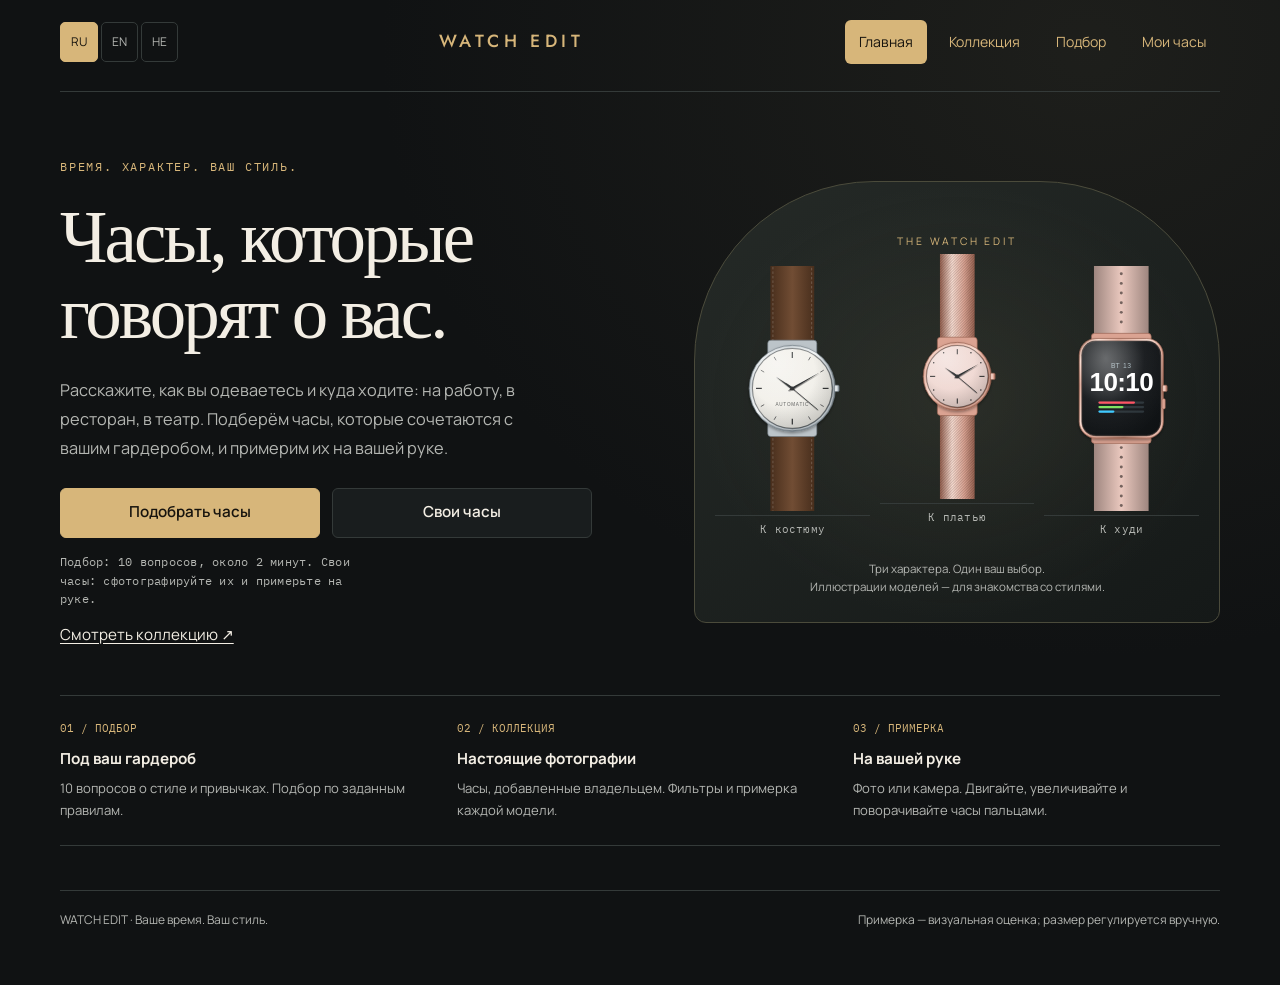
==== index.html @ 6ffd721e "Expand fitting preview with overlay controls and subtle bracelet reflections" ====
<!doctype html>
<html lang="ru">
<head>
<meta charset="utf-8">
<meta name="viewport" content="width=device-width,initial-scale=1">
<title>WATCH EDIT — часы под ваш стиль</title><link rel="icon" href="data:image/svg+xml,%3Csvg xmlns=%27http://www.w3.org/2000/svg%27 viewBox=%270 0 64 64%27%3E%3Crect x=%2222%22 y=%222%22 width=%2220%22 height=%2260%22 rx=%224%22 fill=%22%2356696F%22/%3E%3Ccircle cx=%2232%22 cy=%2232%22 r=%2218%22 fill=%22%23E0AE5E%22/%3E%3Ccircle cx=%2232%22 cy=%2232%22 r=%2213%22 fill=%22%2310262E%22/%3E%3Cpath d=%22M32 24v8l6 4%22 stroke=%22%23E0AE5E%22 stroke-width=%223%22 fill=%22none%22 stroke-linecap=%22round%22/%3E%3C/svg%3E"><meta name="description" content="Найдите часы под свой стиль: подбор, каталог коллекции и примерка на вашей руке в одном месте.">
<link rel="preconnect" href="https://fonts.googleapis.com">
<link rel="preconnect" href="https://fonts.gstatic.com" crossorigin>
<link rel="stylesheet" href="https://fonts.googleapis.com/css2?family=Jost:wght@400;500;600&family=Manrope:wght@400;500;600;700&family=IBM+Plex+Mono:wght@400;500&display=swap">
<style>
/* Layout: one narrow column for the quiz; results and try-on split into two columns on wide screens. */
:root{
  --bg:#E8ECEE; --surface:#F5F7F8; --ink:#10262E; --muted:#56696F; --line:#C6CFD3;
  --accent:#8F5F14; --accent-ink:#FFFFFF; --focus:#1E6F8C; --track:#D3DADD;
  --f-display:'Jost','Futura','Century Gothic',system-ui,sans-serif;
  --f-body:'Manrope',system-ui,-apple-system,'Segoe UI',Roboto,sans-serif;
  --f-mono:'IBM Plex Mono',ui-monospace,Menlo,Consolas,monospace;
}
@media (prefers-color-scheme: dark){
  :root:not([data-theme="light"]){
    --bg:#0B171C; --surface:#12232A; --ink:#E7EEF0; --muted:#8CA1A9; --line:#25393F;
    --accent:#E0AE5E; --accent-ink:#1A1204; --focus:#6FC3DE; --track:#223840; color-scheme:dark;
  }
}
:root[data-theme="dark"]{
  --bg:#0B171C; --surface:#12232A; --ink:#E7EEF0; --muted:#8CA1A9; --line:#25393F;
  --accent:#E0AE5E; --accent-ink:#1A1204; --focus:#6FC3DE; --track:#223840; color-scheme:dark;
}
*{box-sizing:border-box}
html,body{min-height:100%}
body{background:var(--bg);color:var(--ink);font-family:var(--f-body);font-size:16px;line-height:1.5;padding-inline:16px;padding-block:8px 48px;-webkit-text-size-adjust:100%}
h1,h2,h3{font-family:var(--f-display);font-weight:500;margin:0;text-wrap:balance;letter-spacing:-.01em}
p{margin:0}
button{font:inherit;color:inherit}
.wrap{max-width:960px;margin-inline:auto}
.narrow{max-width:620px}
.mono{font-family:var(--f-mono);font-size:.78rem;letter-spacing:.02em;color:var(--muted);font-variant-numeric:tabular-nums}
.topbar{display:flex;align-items:center;justify-content:space-between;gap:12px;padding-block:10px 18px}
.brand{font-family:var(--f-display);font-weight:500;font-size:.82rem;letter-spacing:.2em;text-transform:uppercase}
.link{background:none;border:0;padding:8px 0;color:var(--muted);cursor:pointer;text-decoration:underline;text-underline-offset:3px;font-size:.9rem}
.link:hover{color:var(--ink)}
:focus-visible{outline:2px solid var(--focus);outline-offset:2px}

.btn{display:inline-flex;align-items:center;justify-content:center;gap:8px;min-height:48px;padding:10px 20px;border:1px solid var(--line);border-radius:8px;background:var(--surface);color:var(--ink);cursor:pointer;font-weight:600;font-size:.95rem}
.btn:hover{border-color:var(--muted)}
.btn-primary{background:var(--accent);border-color:var(--accent);color:var(--accent-ink)}
.btn-primary:hover{filter:brightness(1.06);border-color:var(--accent)}

/* Intro */
.hero h1{font-size:clamp(2.1rem,8vw,3.6rem);line-height:1.04;margin-bottom:16px}
.hero p.lead{font-size:1.06rem;color:var(--muted);max-width:46ch;margin-bottom:24px}
.trio{display:grid;grid-template-columns:repeat(3,1fr);gap:8px;margin-block:8px 28px;max-width:560px}
.trio figure{margin:0;display:flex;flex-direction:column;gap:4px;min-width:0}
.trio svg{width:100%;height:auto;display:block}
.trio figcaption{display:flex;justify-content:space-between;gap:6px;border-top:1px solid var(--line);padding-top:6px}
.cta-row{display:flex;flex-wrap:wrap;align-items:center;gap:12px}
.cta-row .btn{flex:1 1 180px;max-width:260px}
.cta-note{margin-top:14px;max-width:46ch}
.catlink{color:var(--ink);font-size:.95rem;text-underline-offset:3px}
.picker-empty{font-size:.9rem;color:var(--muted);padding:10px 2px}

/* Quiz */
.ticks{display:flex;gap:4px;align-items:flex-end;height:22px;margin-bottom:10px}
.ticks i{flex:1;height:10px;background:var(--track);border-radius:1px;transition:height .2s,background .2s}
.ticks i.done{background:var(--accent)}
.ticks i.now{height:22px;background:var(--accent)}
.qhead{display:flex;justify-content:space-between;align-items:baseline;margin-bottom:18px}
.q-title{font-size:clamp(1.55rem,5.5vw,2.1rem);line-height:1.12;margin-bottom:20px}
.opts{display:flex;flex-direction:column;gap:10px}
.opt{display:flex;flex-direction:column;align-items:flex-start;gap:2px;width:100%;text-align:left;padding:14px 16px;min-height:58px;background:var(--surface);border:1px solid var(--line);border-radius:8px;cursor:pointer;transition:border-color .15s,box-shadow .15s}
.opt:hover{border-color:var(--muted)}
.opt .l{font-weight:600}
.opt .s{font-size:.85rem;color:var(--muted)}
.opt.sel{border-color:var(--accent);box-shadow:inset 0 0 0 1px var(--accent)}
.qfoot{margin-top:14px;min-height:40px}
.fade{animation:fade .25s ease both}
@keyframes fade{from{opacity:0;transform:translateY(6px)}to{opacity:1;transform:none}}

/* Results */
.res-head{margin-bottom:18px}
.res-head h2{font-size:clamp(1.8rem,6vw,2.6rem);line-height:1.08;margin-bottom:6px}
.top{display:grid;grid-template-columns:1fr;gap:18px;background:var(--surface);border:1px solid var(--line);border-radius:10px;padding:16px}
.top .pic{max-width:260px;width:100%;margin-inline:auto;min-width:0}
.top .pic svg,.mini .pic svg{width:100%;height:auto;display:block}
.top .info{min-width:0;display:flex;flex-direction:column;gap:12px}
.rank{display:flex;align-items:baseline;gap:10px}
.pct{font-family:var(--f-mono);font-size:2.2rem;font-weight:500;color:var(--accent);line-height:1;font-variant-numeric:tabular-nums}
.name{font-family:var(--f-display);font-size:1.7rem;font-weight:500;line-height:1.1}
.blurb{color:var(--muted)}
.chips{display:flex;flex-wrap:wrap;gap:6px}
.chip{font-size:.8rem;padding:4px 10px;border:1px solid var(--line);border-radius:999px;background:var(--bg)}
.specs{display:grid;grid-template-columns:auto 1fr;gap:4px 14px;margin:0;font-size:.9rem}
.specs dt{color:var(--muted)}
.specs dd{margin:0;font-weight:600;min-width:0}
.sub{font-family:var(--f-display);font-weight:500;font-size:1.2rem;margin-block:28px 12px}
.minis{display:grid;grid-template-columns:1fr;gap:12px}
.mini{display:grid;grid-template-columns:96px 1fr;gap:14px;align-items:center;background:var(--surface);border:1px solid var(--line);border-radius:10px;padding:12px}
.mini .pic{min-width:0}
.mini .body{min-width:0;display:flex;flex-direction:column;gap:6px;align-items:flex-start}
.mini .name{font-size:1.2rem}
.duo{display:grid;grid-template-columns:1fr;gap:4px 28px}
.scale{padding-top:6px}
.track{position:relative;height:10px;border-radius:5px;background:linear-gradient(90deg,var(--track),var(--line));margin-block:10px 8px}
.track .band{position:absolute;top:-4px;bottom:-4px;border-radius:7px;background:color-mix(in srgb,var(--accent) 28%,transparent);border:1px solid var(--accent)}
.track .dot{position:absolute;top:50%;width:18px;height:18px;margin:-9px 0 0 -9px;border-radius:50%;background:var(--ink);border:3px solid var(--bg)}
.ends{display:flex;justify-content:space-between;gap:8px;margin-bottom:8px}
.cal{list-style:none;margin:0;padding:0;display:flex;flex-direction:column;gap:6px}
.cal li{display:flex;justify-content:space-between;align-items:center;gap:10px;padding:9px 12px;border:1px solid var(--line);border-radius:8px;background:var(--surface);border-left-width:4px}
.cal li.ok{border-left-color:#2f8a57}
.cal li.mid{border-left-color:#c18a1e}
.cal li.no{border-left-color:#b5483d}
.fit{font-size:.9rem;min-height:1.4em}
.ctl.wr{grid-template-columns:150px 1fr}
.ctl.wr input{min-height:40px;padding:6px 10px;border:1px solid var(--line);border-radius:8px;background:var(--surface);color:var(--ink);font:inherit;width:100%;min-width:0}
@media (min-width:720px){.duo{grid-template-columns:1fr 1fr}}
.tech{margin-top:2px;border-top:1px solid var(--line);padding-top:8px}
.tech summary{cursor:pointer;font-weight:600;font-size:.9rem;padding-block:4px}
.tech .specs{margin-block:8px}
.src{font-size:.82rem;color:var(--muted);overflow-wrap:anywhere}
.note{font-size:.8rem;color:var(--muted);margin-top:18px;max-width:70ch}
.cut-title{font-size:1.6rem;margin-block:4px 6px}
.cut-grid{display:grid;grid-template-columns:1fr;gap:16px;margin-block:14px}
.cut-grid canvas{width:100%;height:auto;max-width:520px;display:block;border:1px solid var(--line);border-radius:10px;touch-action:none;background:var(--surface)}
.cut-grid canvas#cp{background-color:#e9ecee;background-image:linear-gradient(45deg,#cfd5d8 25%,transparent 25%,transparent 75%,#cfd5d8 75%),linear-gradient(45deg,#cfd5d8 25%,transparent 25%,transparent 75%,#cfd5d8 75%);background-size:20px 20px;background-position:0 0,10px 10px}
.cut-ctl{display:flex;flex-direction:column;gap:12px;max-width:520px}
.chk-row{display:flex;align-items:center;gap:10px;font-size:.9rem}
.pick img{width:100%;height:56px;object-fit:contain;display:block}
@media (min-width:720px){.cut-grid{grid-template-columns:1fr 1fr}}
.again{margin-top:22px}
.multi-hint{margin:-10px 0 14px}
.next-row{margin-top:16px}
.btn:disabled{opacity:.45;cursor:default}
.specs dd{font-weight:500}

/* Try-on */
.back{margin-bottom:6px}
.try-grid{display:grid;grid-template-columns:1fr;gap:18px}
.stage{position:relative;width:100%;max-width:480px;margin-inline:auto;border-radius:10px;overflow:hidden;border:1px solid var(--line);background:#cfd6d9;line-height:0}
.stage canvas{width:100%;height:auto;aspect-ratio:3/4;display:block;touch-action:none;cursor:grab}
.stage canvas:active{cursor:grabbing}
.badge{position:absolute;left:10px;top:10px;line-height:1.2;background:rgba(16,38,46,.78);color:#fff;font-family:var(--f-mono);font-size:.72rem;padding:5px 9px;border-radius:4px;letter-spacing:.04em}
.panel{min-width:0;display:flex;flex-direction:column;gap:14px}
.panel h2{font-size:1.7rem;line-height:1.1}
.picker{display:flex;gap:8px;overflow-x:auto;padding-bottom:6px;margin-inline:-2px;padding-inline:2px;scroll-snap-type:x proximity}
.pick{flex:0 0 76px;scroll-snap-align:start;background:var(--surface);border:1px solid var(--line);border-radius:8px;padding:6px 4px 6px;cursor:pointer;display:flex;flex-direction:column;align-items:center;gap:2px}
.pick svg{width:100%;height:auto;display:block}
.pick span{font-size:.68rem;line-height:1.15;text-align:center;color:var(--muted);max-width:100%;overflow-wrap:anywhere}
.pick[aria-selected="true"]{border-color:var(--accent);box-shadow:inset 0 0 0 1px var(--accent)}
.pick[aria-selected="true"] span{color:var(--ink);font-weight:600}
.photo-actions,.row{display:flex;flex-wrap:wrap;gap:10px}
.photo-actions .btn{flex:1 1 150px}
.ctl{display:grid;grid-template-columns:84px 1fr 52px;align-items:center;gap:10px;font-size:.9rem}
.ctl output{font-family:var(--f-mono);font-size:.78rem;color:var(--muted);text-align:right}
.ctl input[type=range]{width:100%;accent-color:var(--accent);min-width:0}
.hint{font-size:.85rem;color:var(--muted)}
.toast{position:fixed;left:16px;right:16px;bottom:calc(16px + env(safe-area-inset-bottom,0px));max-width:420px;margin-inline:auto;background:var(--ink);color:var(--bg);padding:10px 14px;border-radius:8px;font-size:.9rem;opacity:0;pointer-events:none;transform:translateY(8px);transition:opacity .2s,transform .2s}
.toast.on{opacity:1;transform:none}

@media (min-width:720px){
  .top{grid-template-columns:240px 1fr;padding:22px;gap:28px}
  .minis{grid-template-columns:1fr 1fr}
  .try-grid{grid-template-columns:minmax(0,440px) minmax(0,1fr);gap:32px;align-items:start}
  .stage{margin-inline:0}
}
@media (prefers-reduced-motion:reduce){
  .fade{animation:none}
  .ticks i,.opt,.toast{transition:none}
}
[hidden]{display:none !important}

:root,:root:not([data-theme="light"]),:root[data-theme="dark"]{--bg:#101213;--surface:#191d1e;--ink:#f3eee4;--muted:#b4b6b2;--line:#343a39;--accent:#d7b67a;--accent-ink:#17140e;--focus:#e6c994;--track:#272e2d;color-scheme:dark}
body{margin:0;background:radial-gradient(ellipse at 85% 5%,#34332960,transparent 46%),var(--bg);padding:0 24px 56px;overflow-wrap:break-word}
.wrap{max-width:1160px}.topbar{min-height:92px;border-bottom:1px solid var(--line);margin-bottom:42px;flex-wrap:wrap}.brand{font-size:1.1rem;letter-spacing:.25em;color:var(--accent)}
a{color:var(--accent)}.link,.toplink{color:var(--muted)}.btn{border-radius:6px;min-height:50px;transition:background .2s,transform .2s}.btn:hover{transform:translateY(-1px)}.btn-primary{background:var(--accent);color:var(--accent-ink)}
.site-nav{display:flex;gap:8px;flex-wrap:wrap}.site-nav a{text-decoration:none;padding:10px 14px;border-radius:6px;font-size:.88rem;min-height:44px;display:flex;align-items:center}.site-nav a[aria-current="page"]{background:var(--accent);color:var(--accent-ink)}
.hero.narrow{max-width:none;display:grid;grid-template-columns:1.1fr 1fr;gap:24px 56px;align-items:center;padding:24px 0 48px}.hero-copy{max-width:650px}.eyebrow{font-family:var(--f-mono);font-size:.75rem;letter-spacing:.15em;color:var(--accent);margin-bottom:24px}.hero h1{font-family:Georgia,'Times New Roman',serif;font-size:clamp(2.8rem,5.7vw,5.2rem);font-weight:400;line-height:1.04;letter-spacing:-.04em;margin-bottom:24px}.hero p.lead{font-size:1.02rem;line-height:1.8;max-width:48ch}.hero-art{position:relative;background:radial-gradient(ellipse,#5a59443b,transparent 70%),linear-gradient(145deg,#252a27,#151918);border:1px solid #4b4b3b;border-radius:180px 180px 12px 12px;padding:42px 20px 26px;min-width:0}.hero-art:before{content:'THE WATCH EDIT';display:block;text-align:center;font-size:.65rem;letter-spacing:.28em;color:var(--accent);margin:10px 0 16px}.trio{max-width:none;margin:0;gap:10px;align-items:center}.trio figure:nth-child(2){transform:translateY(-12px)}.trio figcaption{justify-content:center;font-size:.66rem;white-space:nowrap}.hero-art .art-note{text-align:center;font-size:.72rem;color:var(--muted);margin-top:22px;line-height:1.6}.feature-strip{display:grid;grid-template-columns:repeat(3,1fr);border-block:1px solid var(--line);padding:24px 0;gap:30px;margin-bottom:38px}.feature-strip strong{display:block;font-size:.95rem;margin-bottom:6px}.feature-strip p{font-size:.82rem;color:var(--muted);line-height:1.7}.feature-strip span{font-family:var(--f-mono);color:var(--accent);font-size:.68rem;display:block;margin-bottom:12px}.site-foot{border-top:1px solid var(--line);padding-top:20px;margin-top:44px;display:flex;justify-content:space-between;gap:20px;color:var(--muted);font-size:.75rem}.narrow{max-width:680px;margin-inline:auto}.q-title{font-size:2rem}.opt{padding:17px 20px}.top,.mini{border-radius:14px}.cat-grid{grid-template-columns:repeat(auto-fill,minmax(245px,1fr));gap:24px}.cat-card{border-radius:12px}.cat-pic{background:radial-gradient(ellipse,#495044,#202624);padding:22px}.cat-pic img{object-fit:contain;border-radius:4px}.cat-info{padding:20px;gap:14px}.cat-info .name{font-size:1.4rem}.price{color:var(--accent);font-size:1.1rem}.cut-title{font-family:Georgia,serif;font-size:2.5rem;font-weight:400}.fld input,.fld select{background:#111718}.hint{line-height:1.7}.catalog-intro{max-width:620px;margin-bottom:24px}.catalog-tools{display:flex;gap:12px;flex-wrap:wrap;margin:24px 0 10px}.catalog-tools .fld{flex:1 1 220px}.catalog-tools select{max-width:100%}#catalogFrame{width:100%;border:0;display:block;min-height:680px;background:transparent}body[data-embed="true"]{padding:0 0 24px;background:var(--bg)}body[data-embed="true"] .topbar{display:none}body[data-embed="true"] .wrap{max-width:none}body[data-embed="true"] .site-foot{display:none}
@media(max-width:720px){body{padding-inline:18px}.topbar{min-height:86px;margin-bottom:28px;gap:14px;padding-block:18px}.brand{font-size:.9rem}.site-nav{gap:3px;width:100%;justify-content:space-between}.site-nav a{font-size:.78rem;padding:9px 10px}.hero.narrow{grid-template-columns:1fr;gap:30px;padding-top:0}.hero h1{font-size:3.25rem}.hero-art{max-width:440px;width:100%;margin-inline:auto;padding-top:28px}.hero p.lead{font-size:.94rem}.feature-strip{gap:16px;padding-block:20px}.feature-strip strong{font-size:.8rem}.feature-strip p{font-size:.74rem}.cat-grid{grid-template-columns:repeat(2,minmax(0,1fr));gap:12px}.cat-info{padding:12px;gap:10px}.cat-info .name{font-size:1.08rem}.cat-pic{padding:10px}.cat-info .row{gap:6px}.cat-info .btn{font-size:.85rem;padding-inline:8px}.ctl{grid-template-columns:76px 1fr 42px;gap:7px}.site-foot{flex-direction:column;gap:8px}.hero .cta-row .btn{max-width:none} }
@media(max-width:360px){.cat-grid{grid-template-columns:1fr}.hero h1{font-size:2.7rem}.feature-strip{grid-template-columns:1fr}}
@media(prefers-reduced-motion:reduce){.btn{transition:none}.btn:hover{transform:none}}

.language-picker{display:inline-flex;gap:3px;align-items:center;direction:ltr}.language-picker button{background:transparent;border:1px solid var(--line);border-radius:5px;color:var(--muted);font:inherit;font-size:.75rem;min-height:40px;padding:7px 10px;cursor:pointer}.language-picker button[aria-pressed="true"]{background:var(--accent);color:var(--accent-ink);border-color:var(--accent)}[dir="rtl"] .opt{text-align:right;align-items:flex-start}[dir="rtl"] .cal li{border-left-width:1px;border-right-width:4px}[dir="rtl"] .ctl output{text-align:left}[dir="rtl"] .hero h1{font-family:var(--f-display);letter-spacing:-.015em}[dir="rtl"] .track{direction:ltr}[dir="rtl"] .brand{direction:ltr}[dir="rtl"] .badge{left:auto;right:10px}.cat-pic img{object-fit:contain}.form-note{padding:14px;border:1px solid var(--line);border-radius:8px;margin-bottom:20px;color:var(--muted);font-size:.85rem}body[data-embed="true"] .language-picker{display:none}
.photo-fit{border:1px solid var(--line);border-radius:10px;padding:14px}.photo-fit summary{cursor:pointer;font-weight:600}.photo-fit .ctl{margin-block:12px}.photo-fit .hint{margin-block:10px}

#v-tryon .stage{max-width:760px;width:100%;border-radius:16px;box-shadow:0 18px 60px #0005}
@media(min-width:720px){.try-grid{grid-template-columns:minmax(0,1.7fr) minmax(300px,1fr);gap:24px}.stage{position:sticky;top:16px}}
@media(max-width:719px){#v-tryon .stage{width:calc(100% + 28px);max-width:none;margin-inline:-14px}.stage canvas{max-height:none;background:#202624}.panel{gap:18px}.ctl{grid-template-columns:100px 1fr 44px}}
.stage.expanded{position:fixed!important;inset:0!important;z-index:1000;max-width:none!important;width:100%!important;height:100svh;margin:0!important;border-radius:0;background:#101213;display:flex;align-items:center;justify-content:center}
.stage.expanded canvas{width:min(100vw,75svh);max-width:100%;height:auto;max-height:none}
.stage-expand{position:absolute;right:12px;bottom:12px;z-index:2;background:#101213dd;color:#fff;border:1px solid #ffffff55;border-radius:8px;min-height:44px;padding:8px 14px;cursor:pointer;font:inherit;line-height:1.3}
</style>
<script src="watch-fit.js?v=20261014f"></script>
<script src="watch-real.js?v=20261015-real2" defer></script>
<script src="wrist.js?v=20261014a" defer></script>
<script src="locale.js?v=20261014h" defer></script><link rel="stylesheet" href="fitting-workspace.css?v=20261014q"><script src="fitting-workspace.js?v=20261014q" defer></script></head>
<body>

<div class="wrap">
  <header class="topbar"><div class="language-picker" role="group" aria-label="Language"><button type="button" data-lang="ru">RU</button><button type="button" data-lang="en">EN</button><button type="button" data-lang="he">HE</button></div>
    <a class="brand" href="#home" style="text-decoration:none">WATCH EDIT</a><nav class="site-nav" aria-label="Разделы сайта"><a href="#home">Главная</a><a href="#catalog">Коллекция</a><a href="#quiz">Подбор</a><a href="#cabinet">Мои часы</a></nav>
    <button class="link" id="btnRestart" type="button" hidden>Начать заново</button>
  </header>

  <main id="main">
    <section id="v-intro" class="hero narrow">
      <div class="hero-copy"><p class="eyebrow">ВРЕМЯ. ХАРАКТЕР. ВАШ СТИЛЬ.</p><h1>Часы, которые<br>говорят о вас.</h1>
      <p class="lead">Расскажите, как вы одеваетесь и куда ходите: на работу, в ресторан, в театр. Подберём часы, которые сочетаются с вашим гардеробом, и примерим их на вашей руке.</p>

      <div class="cta-row">
        <button class="btn btn-primary" id="btnStart" type="button">Подобрать часы</button>
        <button class="btn" id="btnOwn" type="button">Свои часы</button>
      </div>
      <p class="mono cta-note">Подбор: 10 вопросов, около 2 минут. Свои часы: сфотографируйте их и примерьте на руке.</p>
      <p class="cta-note"><a class="catlink" href="#catalog">Смотреть коллекцию ↗</a></p></div><div class="hero-art"><div class="trio" id="trio" aria-hidden="true"></div><p class="art-note">Три характера. Один ваш выбор.<br>Иллюстрации моделей — для знакомства со стилями.</p></div>
    </section>

    <section id="v-catalog" hidden><iframe id="catalogFrame" title="Каталог часов и управление коллекцией" allow="camera"></iframe><noscript><a href="catalog.html">Открыть каталог</a></noscript></section>
    <section id="v-quiz" class="narrow" hidden>
      <div class="ticks" id="ticks" aria-hidden="true"></div>
      <div class="qhead">
        <span class="mono" id="qcount"></span>
        <span class="mono" id="qkind"></span>
      </div>
      <div id="qbody"></div>
      <div class="qfoot"><button class="link" id="btnBack" type="button">← Назад</button></div>
    </section>

    <section id="v-result" hidden></section>

    <section id="v-try" hidden>
      <button class="link back" id="btnToResult" type="button">← К подборке</button>
      <div class="try-grid">
        <div class="stage">
          <canvas id="cv" width="1800" height="2400" aria-label="Примерка часов на руке"></canvas>
          <video id="vid" playsinline muted style="display:none"></video>
          <span class="badge" id="demoBadge">ДЕМО-РУКА</span>
        </div>
        <div class="panel">
          <div>
            <h2 id="tryName"></h2>
            <p class="mono" id="tryMeta"></p>
          </div>
          <div class="picker" id="picker" role="listbox" aria-label="Модели для примерки"></div>
          <div class="photo-actions">
            <button class="btn btn-primary" id="btnLive" type="button">Живая камера</button>
            <button class="btn btn-primary" id="btnShot" type="button" hidden>Снять кадр</button>
            <button class="btn" id="btnFlip" type="button" hidden>Сменить камеру</button>
            <button class="btn" id="btnCam" type="button">Сфотографировать</button>
            <button class="btn" id="btnGal" type="button">Выбрать фото</button>
            <button class="btn" id="btnCut" type="button">Добавить свои часы из фото</button>
          </div>
          <input id="fileCut" type="file" accept="image/*" hidden>
          <input id="fileCam" type="file" accept="image/*" capture="environment" hidden>
          <input id="fileGal" type="file" accept="image/*" hidden>
          <div class="row"><button class="btn btn-primary" id="modeWatch" type="button" aria-pressed="true">Часы</button><button class="btn" id="modeScene" type="button" aria-pressed="false">Рука + часы</button><button class="btn" id="toggleWatch" type="button" aria-pressed="false">Скрыть часы</button></div>
<div class="ctl"><label for="sceneScale">Масштаб фото</label><input id="sceneScale" type="range" min="25" max="400" value="100"><output id="sceneScaleOut">1.0×</output></div>
<div class="ctl"><label for="sceneRot">Поворот фото</label><input id="sceneRot" type="range" min="-180" max="180" value="0"><output id="sceneRotOut">0°</output></div>
<button class="btn" id="resetScene" type="button">Сбросить фото</button>
<p class="hint">Выберите режим: один палец перемещает, два — приближают и поворачивают. В режиме «Рука + часы» часы остаются на запястье.</p>
<button class="btn btn-primary" id="autoFit" type="button">Автоматическая посадка</button><button class="btn" id="markWrist" type="button">Указать запястье</button><p class="hint" id="autoFitStatus" aria-live="polite">Загрузите фото руки — свет и тень настроятся автоматически. Затем переместите часы на запястье.</p><div class="ctl"><label for="fitBandwidth">Ширина браслета</label><input id="fitBandwidth" type="range" min="55" max="145" value="94"><output id="fitBandwidthOut">94%</output></div><div class="ctl"><label for="fitBandlength">Длина браслета</label><input id="fitBandlength" type="range" min="50" max="150" value="88"><output id="fitBandlengthOut">88%</output></div><details class="photo-fit"><summary>Точная настройка</summary>
<p class="hint">Автоматическая настройка уже применена. Здесь можно вручную уточнить результат.</p>
<div class="ctl"><label for="fitWidth">Ширина часов</label><input id="fitWidth" type="range" min="35" max="150" value="100"><output id="fitWidthOut">100%</output></div>
<div class="ctl"><label for="fitHeight">Высота часов</label><input id="fitHeight" type="range" min="50" max="140" value="100"><output id="fitHeightOut">100%</output></div><div class="ctl"><label for="fitCurve">Изгиб браслета</label><input id="fitCurve" type="range" min="0" max="80" value="25"><output id="fitCurveOut">25%</output></div><div class="ctl"><label for="fitPerspective">Перспектива</label><input id="fitPerspective" type="range" min="-45" max="45" value="0"><output id="fitPerspectiveOut">0%</output></div><div class="ctl"><label for="fitLight">Яркость</label><input id="fitLight" type="range" min="65" max="130" value="100"><output id="fitLightOut">100%</output></div><div class="ctl"><label for="fitSlant">Наклон часов</label><input id="fitSlant" type="range" min="-35" max="35" value="0"><output id="fitSlantOut">0°</output></div>
<div class="ctl"><label for="fitShadow">Тень на руке</label><input id="fitShadow" type="range" min="0" max="70" value="25"><output id="fitShadowOut">25%</output></div>
<button class="btn" id="fitReset" type="button">Сбросить посадку</button>
<p class="hint">Поворот общей фотографии сохраняет положение часов на руке. Это фотографическая примерка; вид сбоку не создаётся автоматически.</p></details>
<div class="ctl"><label for="rngScale">Размер</label><input id="rngScale" type="range" min="40" max="320" value="150"><output id="outScale">1.5×</output></div>
          <div class="ctl"><label for="rngRot">Поворот</label><input id="rngRot" type="range" min="-180" max="180" value="0"><output id="outRot">0°</output></div>
          <div class="row">
            <button class="btn" id="btnReset" type="button">Сбросить положение</button>
            <button class="btn" id="btnSave" type="button">Сохранить снимок</button>
          </div>
          <div class="ctl wr"><label for="inWrist">Обхват запястья, см</label><input id="inWrist" type="number" inputmode="decimal" min="10" max="26" step="0.5" placeholder="например, 17"></div>
          <p class="fit" id="fitNote"></p>
          <p class="hint">Перетащите часы на запястье. Двумя пальцами можно менять размер и поворот. Лучше снимать руку сверху, ладонью вниз, при хорошем свете.</p>
        </div>
      </div>
    </section>

    <section id="v-cut" hidden>
      <button class="link back" id="btnCutBack" type="button">← К примерке</button>
      <h2 class="cut-title">Вырезать часы из фото</h2>
      <p class="hint">Сфотографируйте часы сверху на однотонном фоне, например на белой бумаге. Обведите часы рамкой, сайт уберёт фон.</p>
      <div class="cut-grid">
        <div><p class="mono">1. ОБВЕДИТЕ ЧАСЫ</p><canvas id="cc" width="300" height="300" aria-label="Фото часов с рамкой"></canvas></div>
        <div><p class="mono">2. РЕЗУЛЬТАТ</p><canvas id="cp" class="chk" width="800" height="800" aria-label="Вырезанные часы"></canvas></div>
      </div>
      <div class="cut-ctl">
        <div class="ctl"><label for="rngTol">Допуск фона</label><input id="rngTol" type="range" min="10" max="140" value="45"><output id="outTol">45</output></div>
        <label class="chk-row"><input id="chkRound" type="checkbox"> Оставить только круг (если фон пёстрый)</label>
        <p class="fit" id="cutNote"></p>
        <div class="row">
          <button class="btn" id="btnCutAll" type="button">Весь кадр</button>
          <button class="btn btn-primary" id="btnCutUse" type="button" disabled>Примерить на руке</button>
        </div>
      </div>
    </section>
  </main><div id="homeFeatures" class="feature-strip"><div><span>01 / ПОДБОР</span><strong>Под ваш гардероб</strong><p>10 вопросов о стиле и привычках. Подбор по заданным правилам.</p></div><div><span>02 / КОЛЛЕКЦИЯ</span><strong>Настоящие фотографии</strong><p>Часы, добавленные владельцем. Фильтры и примерка каждой модели.</p></div><div><span>03 / ПРИМЕРКА</span><strong>На вашей руке</strong><p>Фото или камера. Двигайте, увеличивайте и поворачивайте часы пальцами.</p></div></div><footer class="site-foot"><span>WATCH EDIT · Ваше время. Ваш стиль.</span><span>Примерка — визуальная оценка; размер регулируется вручную.</span></footer>
  <div class="toast" id="toast" role="status" aria-live="polite"></div>
</div>

<script>
(function(){
'use strict';

/* ---------- Каталог ---------- */
var MET={
  steel:{hi:'#f3f6f7',mid:'#bcc4c9',lo:'#6f7a82',n:'сталь'},
  gold:{hi:'#f7e6a6',mid:'#d5aa49',lo:'#8a6320',n:'жёлтое золото'},
  rose:{hi:'#f9ddd2',mid:'#dba392',lo:'#95604f',n:'розовое золото'},
  black:{hi:'#6a7078',mid:'#2d3136',lo:'#0f1113',n:'чёрное покрытие'}
};
var DIAL={white:'#f2f0ea',pearl:'#e8e6e1',champagne:'#e3d5b2',blush:'#f0d9d3',black:'#14171a',burgundy:'#4d1b27',blue:'#1c3c6c',green:'#1b5845'};
var DGROUP={white:'light',pearl:'light',champagne:'light',blush:'light',black:'dark',burgundy:'dark',blue:'color',green:'color'};
var STYLE_N={dress:'классика',casual:'на каждый день',sport:'спорт',minimal:'минимализм',vintage:'ретро',smart:'умные часы'};
var MOVE_N={quartz:'Кварц',auto:'Механика с автоподзаводом',hand:'Механика с ручным заводом',smart:'Умные часы'};
var STRAP_N={leather:'Кожа',metal:'Стальной браслет',mesh:'Миланский браслет',fabric:'Текстиль',silicone:'Силикон'};
var TIER_N=['','Доступный сегмент','Средний сегмент','Выше среднего','Премиум'];
var GEN_N={m:'Для него',f:'Для неё',any:'Для него и для неё'};

var W=[
 {id:'s11',brand:'Apple',name:'Apple Watch Series 11',g:'u',style:'smart',mm:46,shape:'smart',digital:1,metal:'rose',dial:'black',strap:'silicone',sc:'#e9c5bb',move:'smart',tier:3,blurb:'Умные часы с пульсом, уведомлениями и тренировками на каждый день.',
  spec:[['Размеры корпуса','42 и 46 мм, толщина 9,7 мм'],['Материал','алюминий или титан'],['Влагозащита','50 м'],['Цвета корпуса','розовое золото, серебро, серый космос, чёрный; титан: золото, натуральный, графит']],
  url:'https://www.apple.com/apple-watch-series-11/specs/',src:'apple.com'},
 {id:'ultra3',brand:'Apple',name:'Apple Watch Ultra 3',g:'m',style:'sport',mm:49,shape:'smart',digital:1,metal:'steel',dial:'black',strap:'silicone',sc:'#f0702a',move:'smart',tier:4,blurb:'Титановые умные часы для спорта, походов и океана.',
  spec:[['Размер корпуса','49 × 44 мм, толщина 12 мм'],['Материал','титан 5 класса'],['Влагозащита','100 м'],['Вес','около 62 г'],['Цвета','натуральный, чёрный']],
  url:'https://www.apple.com/apple-watch-ultra-3/specs/',src:'apple.com'},
 {id:'w8',brand:'Samsung',name:'Samsung Galaxy Watch8',g:'u',style:'smart',mm:40,shape:'round',digital:1,metal:'steel',dial:'black',strap:'silicone',sc:'#cfd5da',move:'smart',tier:2,blurb:'Лёгкие умные часы на Wear OS для здоровья, сна и каждого дня.',
  spec:[['Размеры корпуса','40 и 44 мм, толщина 8,6 мм'],['Вес','30 г (40 мм) и 34 г (44 мм)'],['Влагозащита','50 м, IP68']],
  url:'https://devices.vodafone.com.au/samsung/galaxy-watch8-wear-os-6/specifications/',src:'vodafone.com.au'},
 {id:'w8c',brand:'Samsung',name:'Samsung Galaxy Watch8 Classic',g:'u',style:'smart',mm:46,shape:'round',digital:1,metal:'steel',dial:'black',strap:'leather',sc:'#e8e4dc',move:'smart',tier:3,blurb:'Умные часы в классическом круглом корпусе из стали с сапфировым стеклом.',
  spec:[['Корпус','46 × 46,4 мм, толщина 10,6 мм, сталь'],['Стекло','сапфировое'],['Вес','63,5 г'],['Влагозащита','50 м, IP68, MIL-STD-810H'],['Ремешок','гибридная эко-кожа']],
  url:'https://www.shidirect.com/product/50507824/Samsung-Galaxy-Watch8-Classic',src:'shidirect.com'},
 {id:'seiko5',brand:'Seiko',name:'Seiko 5 Sports SRPD',g:'m',style:'casual',mm:42.5,shape:'round',metal:'steel',dial:'black',strap:'metal',sc:'',move:'auto',tier:2,blurb:'Механические часы с автоподзаводом, которые не боятся воды и ударов.',
  spec:[['Корпус','42,5 мм, толщина 13 мм, сталь'],['Механизм','Caliber 4R36, автоподзавод'],['Запас хода','41 час'],['Влагозащита','100 м'],['Ширина ушек','22 мм'],['Цена','около 295 $ по каталогу']],
  url:'https://www.loupe.watch/watch/seiko/srpd61k1',src:'loupe.watch (один источник)'},
 {id:'prx',brand:'Tissot',name:'Tissot PRX Powermatic 80',g:'m',style:'dress',mm:40,shape:'round',metal:'steel',dial:'black',strap:'metal',sc:'',move:'auto',tier:3,blurb:'Швейцарская механика со стальным браслетом, одинаково хороша с костюмом и джинсами.',
  spec:[['Корпус','40 мм, сталь'],['Механизм','Powermatic 80, автоподзавод'],['Запас хода','80 часов'],['Влагозащита','100 м'],['Ремешок','кожа и сменный браслет'],['Цена','около 412 £ в магазине']],
  url:'https://www.beaverbrooks.co.uk/0129597/Tissot-PRX-Powermatic-80-40mm-Automatic-Mens-Watch/p',src:'beaverbrooks.co.uk'},
 {id:'bambino',brand:'Orient',name:'Orient Bambino Version 7',g:'m',style:'dress',mm:40.5,shape:'round',metal:'steel',dial:'white',strap:'leather',sc:'#6a4429',move:'auto',tier:2,blurb:'Классические механические часы с белым циферблатом и золотистыми стрелками.',
  spec:[['Корпус','40,5 мм, толщина 12,3 мм, сталь'],['Механизм','F6724, автоподзавод и ручной завод'],['Запас хода','около 40 часов'],['Влагозащита','30 м'],['Ремешок','коричневая кожа, 21 мм'],['Цена','около 330–450 $']],
  url:'https://orientwatchusa.com/products/ra-ac0028s30b',src:'orientwatchusa.com'},
 {id:'khaki',brand:'Hamilton',name:'Hamilton Khaki Field Mechanical',g:'u',style:'vintage',mm:38,shape:'round',metal:'steel',dial:'black',strap:'fabric',sc:'#4b5640',move:'hand',tier:3,blurb:'Полевые часы в военном стиле с ручным заводом, как носили солдаты.',
  spec:[['Корпус','38 мм, сталь'],['Механизм','H-50, ручной завод'],['Влагозащита','50 м'],['Ширина ушек','20 мм'],['Циферблат','чёрный матовый']],
  url:'https://watchbase.com/hamilton/khaki-field/h69439931',src:'watchbase.com'},
 {id:'ga2100',brand:'Casio',name:'Casio G-Shock GA-2100',g:'m',style:'sport',mm:45.4,shape:'rsq',metal:'black',dial:'black',strap:'silicone',sc:'#17191b',move:'quartz',tier:1,blurb:'Ударопрочные кварцевые часы в лёгком корпусе из карбона.',
  spec:[['Размер','48,5 × 45,4 мм, толщина 11,8 мм'],['Материал','карбон и смола'],['Вес','51 г'],['Влагозащита','200 м, ударопрочные'],['Батарея','около 3 лет'],['Цена','около 110 $']],
  url:'https://www.g-central.com/?p=61401',src:'g-central.com'},
 {id:'dw',brand:'Daniel Wellington',name:'Daniel Wellington Petite Melrose',g:'f',style:'minimal',mm:32,shape:'round',metal:'rose',dial:'blush',strap:'mesh',sc:'',move:'quartz',tier:2,blurb:'Тонкие женские часы с перламутровым циферблатом и браслетом из розового золота.',
  spec:[['Корпус','32 мм, сталь'],['Механизм','японский кварц'],['Влагозащита','30 м'],['Циферблат','розовый перламутр'],['Браслет','стальная сетка, розовое золото']],
  url:'https://www.kamalwatch.com/products/daniel-wellington-petite-melrose-pearl-dw00100516',src:'kamalwatch.com'}
];
var BY={}; W.forEach(function(w){BY[w.id]=w;});

/* ---------- Как часы сочетаются с одеждой ----------
   f: формальность 1 (спорт) … 5 (вечер, костюм); occ: поводы; look: характер; pal: цветовая гамма; wear: с чем носить */
var META={
 s11:{f:2,occ:['daily','work','sport'],look:'smart',pal:['neutral','warm','bright'],wear:'К трикотажу, джинсам, платью и спортивной одежде: уведомления, пульс и тренировки.'},
 ultra3:{f:1,occ:['sport','weekend'],look:'sport',pal:['neutral','bright'],wear:'К спортивной одежде, куртке и походной экипировке: океан, горы, длинные тренировки.'},
 w8:{f:2,occ:['daily','work','sport'],look:'smart',pal:['neutral','cool'],wear:'К футболке, рубашке, джинсам и спортивной одежде: удобно с утра до вечера.'},
 w8c:{f:3,occ:['work','daily','dinner'],look:'smart',pal:['neutral','cool'],wear:'К рубашке, пиджаку без галстука и джинсам: строгий вид и умные функции.'},
 seiko5:{f:2.2,occ:['daily','weekend','sport'],look:'statement',pal:['cool','neutral'],wear:'К джинсам, рубашке навыпуск и куртке: на каждый день и выходные.'},
 prx:{f:3.8,occ:['work','dinner','daily'],look:'statement',pal:['cool','neutral'],wear:'К костюму, рубашке и тёмным джинсам: офис, ресторан, повседневный образ.'},
 bambino:{f:4.6,occ:['work','dinner','event'],look:'subtle',pal:['warm','neutral'],wear:'К костюму и рубашке: деловые встречи, ресторан, театр.'},
 khaki:{f:2.8,occ:['daily','weekend','work'],look:'statement',pal:['warm','neutral'],wear:'К рубашке, свитеру, джинсам и куртке: повседневный образ в военном духе.'},
 ga2100:{f:1.2,occ:['sport','weekend','daily'],look:'sport',pal:['neutral','bright'],wear:'К худи, футболке и спортивной одежде: тренировки, поездки, прогулки.'},
 dw:{f:3.8,occ:['work','daily','dinner','event'],look:'subtle',pal:['warm','neutral'],wear:'К блузке, платью, жакету и джинсам: офис, ресторан, театр.'}
};
var CLO={suit:4.5,shirt:3.5,blouse:3.5,dress:4,jacket:4.5,polo:2.5,tee:2,knit:2.5,hoodie:1.5,jeans:2.5,trousers:4,skirt:3.5,shorts:1.5,sportwear:1,whole:4.5};
var CLO_N={suit:'костюм',shirt:'рубашка',blouse:'блузка',dress:'платье',jacket:'жакет',polo:'поло',tee:'футболка',knit:'трикотаж',hoodie:'худи',jeans:'джинсы',trousers:'брюки',skirt:'юбка',shorts:'шорты',sportwear:'спортивные брюки',whole:'платье или костюм'};
var OCC_N={work:'работа',daily:'каждый день',dinner:'ресторан',event:'театр и торжества',weekend:'выходные',sport:'спорт и поездки'};
var STY={
 elegant:{n:'элегантный',tags:['dress','vintage'],f:4.8},
 business:{n:'деловой',tags:['dress','minimal'],f:4},
 casual:{n:'повседневный',tags:['casual','minimal'],f:2.5},
 sporty:{n:'спортивный',tags:['sport','smart','casual'],f:1.5},
 retro:{n:'ретро',tags:['vintage','dress'],f:3.8},
 modern:{n:'современный минимализм',tags:['minimal','smart'],f:3}
};
var LOOK_N={subtle:'Сдержанный вид, не бросается в глаза',statement:'Часы-акцент, которые заметны в образе',sport:'Спортивный и практичный характер',smart:'Умные функции на руке'};

var OCCF={work:4,daily:2.5,dinner:4.2,event:5,weekend:2.2,sport:1};
var ARCH={elegant:'Вечерний классик',business:'Деловой стратег',casual:'Городской свободный стиль',sporty:'Активный динамик',retro:'Ценитель ретро',modern:'Спокойный минималист'};
var SLEEVE={suit:['#2f3a4a','#f4f4f1'],jacket:['#2f3a4a','#f4f4f1'],shirt:['#f2f2ee',null],blouse:['#f2f2ee',null],knit:['#b0885f',null],hoodie:['#59616b',null]};

/* ---------- Вопросы ---------- */
var TOPS={
 m:[{l:'Костюм или пиджак',v:'suit'},{l:'Рубашка',v:'shirt'},{l:'Поло или футболка',v:'polo'},{l:'Свитер или трикотаж',v:'knit'},{l:'Худи или спортивная куртка',v:'hoodie'}],
 f:[{l:'Платье',v:'dress'},{l:'Блузка',v:'blouse'},{l:'Жакет или пиджак',v:'jacket'},{l:'Футболка или топ',v:'tee'},{l:'Свитер или трикотаж',v:'knit'},{l:'Худи или спортивная куртка',v:'hoodie'}],
 any:[{l:'Костюм, пиджак или жакет',v:'suit'},{l:'Рубашка или блузка',v:'shirt'},{l:'Платье',v:'dress'},{l:'Футболка, поло или топ',v:'tee'},{l:'Свитер или трикотаж',v:'knit'},{l:'Худи или спортивная куртка',v:'hoodie'}]
};
var BOTTOMS={
 m:[{l:'Джинсы',v:'jeans'},{l:'Классические брюки',v:'trousers'},{l:'Шорты',v:'shorts'},{l:'Спортивные брюки',v:'sportwear'}],
 f:[{l:'Джинсы',v:'jeans'},{l:'Брюки',v:'trousers'},{l:'Юбка',v:'skirt'},{l:'Леггинсы или спортивные брюки',v:'sportwear'},{l:'Шорты',v:'shorts'},{l:'Чаще ношу платье целиком',v:'whole'}],
 any:[{l:'Джинсы',v:'jeans'},{l:'Классические брюки или юбка',v:'trousers'},{l:'Шорты',v:'shorts'},{l:'Спортивные брюки или леггинсы',v:'sportwear'},{l:'Платье или костюм целиком',v:'whole'}]
};
var Q=[
 {key:'gender',kind:'Для кого',t:'Для кого подбираем часы?',o:[
   {l:'Для мужчины',v:'m'},{l:'Для женщины',v:'f'},{l:'Не важно',s:'покажем и мужские, и женские',v:'any'}]},
 {key:'style',kind:'Стиль',t:'Какой у вас стиль в одежде?',o:[
   {l:'Элегантный',s:'вечерние вещи, классика, аккуратные линии',v:'elegant'},
   {l:'Деловой',s:'костюм, рубашка, строгие цвета',v:'business'},
   {l:'Повседневный',s:'джинсы, футболки, удобные вещи',v:'casual'},
   {l:'Спортивный',s:'кроссовки, худи, активный день',v:'sporty'},
   {l:'Ретро и винтаж',s:'вещи с историей, акцент на деталях',v:'retro'},
   {l:'Современный минимализм',s:'простые линии, нейтральные цвета',v:'modern'}]},
 {key:'occ',kind:'Поводы',multi:true,max:3,t:'Куда вы чаще всего надеваете часы?',o:[
   {l:'Работа и деловые встречи',v:'work'},
   {l:'Каждый день',s:'дела, прогулки, встречи с друзьями',v:'daily'},
   {l:'Ресторан и свидание',v:'dinner'},
   {l:'Театр, торжества, праздники',v:'event'},
   {l:'Выходные и отдых',v:'weekend'},
   {l:'Спорт и путешествия',v:'sport'}]},
 {key:'tops',kind:'Одежда',multi:true,max:3,t:'Что вы чаще всего надеваете сверху?',o:function(a){return TOPS[a.gender||'any'];}},
 {key:'bottoms',kind:'Одежда',multi:true,max:3,t:'А что надеваете снизу?',o:function(a){return BOTTOMS[a.gender||'any'];}},
 {key:'pal',kind:'Цвета',t:'Какие цвета чаще всего в вашем гардеробе?',o:[
   {l:'Нейтральные',s:'чёрный, серый, белый, бежевый',v:'neutral'},
   {l:'Тёплые',s:'коричневый, горчичный, терракот, оливковый',v:'warm'},
   {l:'Холодные',s:'синий, голубой, изумрудный, графит',v:'cool'},
   {l:'Яркие',s:'красный, розовый, жёлтый, принты',v:'bright'},
   {l:'Всё вперемешку',v:'any'}]},
 {key:'metal',kind:'Металл',t:'Какие украшения и металл вам ближе?',o:[
   {l:'Серебро',v:'steel'},{l:'Жёлтое золото',v:'gold'},{l:'Розовое золото',v:'rose'},{l:'Чёрный или графит',v:'black'},{l:'Не ношу украшения или не важно',v:'any'}]},
 {key:'look',kind:'Характер',t:'Какими вы хотите видеть часы?',o:[
   {l:'Сдержанными',s:'тонкие, элегантные, почти незаметные',v:'subtle'},
   {l:'Акцентом образа',s:'заметный цвет, форма или корпус',v:'statement'},
   {l:'Спортивными',s:'прочные, хорошо читаются на ходу',v:'sport'},
   {l:'Умными',s:'уведомления, пульс, шаги',v:'smart'}]},
 {key:'strap',kind:'Ремешок',t:'Какой ремешок подойдёт к вашим вещам?',o:[
   {l:'Кожаный',s:'к костюму, рубашке, платью',v:'leather'},
   {l:'Металлический браслет',s:'подходит к любому стилю',v:'metal'},
   {l:'Мягкий: текстиль или силикон',s:'к повседневной и спортивной одежде',v:'soft'},
   {l:'Любой',v:'any'}]},
 {key:'tier',kind:'Бюджет',t:'Какой у вас бюджет?',o:[
   {l:'Доступный',s:'недорогие часы на каждый день',v:1},
   {l:'Средний',s:'хорошее качество за разумные деньги',v:2},
   {l:'Выше среднего',s:'модель, которую хочется носить годами',v:3},
   {l:'Премиум',s:'лучшие материалы и механизм',v:4}]}
];

/* ---------- Подбор ---------- */
function near(f,t){ return Math.max(0,1-Math.abs(f-t)/2.5); }
function avgF(list){ var s=0; list.forEach(function(k){s+=CLO[k];}); return s/list.length; }
function goodItems(list,f){ return list.filter(function(k){return near(f,CLO[k])>=.6;}).map(function(k){return CLO_N[k];}); }
function scoreWatch(w,a){
  var m=META[w.id], s=0, max=0, why=[];
  function add(wt,ratio,txt,th){ max+=wt; s+=wt*ratio; if(txt&&ratio>=(th||1)) why.push(txt); }
  var st=STY[a.style], pos=st.tags.indexOf(w.style), tr=pos===0?1:pos===1?.65:pos===2?.4:0;
  add(3,.7*tr+.3*near(m.f,st.f),'Подходит к вашему стилю: '+st.n,.65);
  var hit=a.occ.filter(function(o){return m.occ.indexOf(o)>=0;});
  add(2.5,hit.length/a.occ.length,hit.length?'Хорошо для: '+hit.map(function(o){return OCC_N[o];}).join(', '):'',.5);
  var gt=goodItems(a.tops,m.f);
  add(2,near(m.f,avgF(a.tops)),gt.length?'Сочетается с: '+gt.join(', '):'',.6);
  var gb=goodItems(a.bottoms,m.f);
  add(1.5,near(m.f,avgF(a.bottoms)),gb.length?'Сочетается с: '+gb.join(', '):'',.6);
  if(a.pal!=='any') add(1.5,m.pal.indexOf(a.pal)>=0?1:0,'Цвета подходят к вашему гардеробу');
  if(a.metal!=='any') add(1.5,w.metal===a.metal?1:0,'Цвет металла: '+MET[w.metal].n);
  var lr=m.look===a.look?1:((m.look==='sport'&&a.look==='smart')||(m.look==='smart'&&a.look==='sport')?.5:0);
  add(2,lr,LOOK_N[m.look]);
  if(a.strap!=='any'){
    var sm=a.strap==='metal'?(w.strap==='metal'||w.strap==='mesh'):a.strap==='soft'?(w.strap==='fabric'||w.strap==='silicone'):w.strap===a.strap;
    add(1.5,sm?1:0,'Ремешок: '+STRAP_N[w.strap].toLowerCase());
  }
  var d=w.tier-a.tier, r=0;
  if(d===0) r=1; else if(d===-1) r=.75; else if(d===-2) r=.5; else if(d<=-3) r=.3; else if(d===1) r=.35;
  add(2,r,'Попадает в ваш бюджет');
  return {w:w,s:s,pct:Math.round(s/max*100),why:why,td:Math.abs(d)};
}
function rank(a){
  var list=W.filter(function(w){ return a.gender==='any'||w.g==='u'||w.g===a.gender; });
  return list.map(function(w){return scoreWatch(w,a);}).sort(function(x,y){ return y.s-x.s||x.td-y.td; });
}

/* ---------- Рисунок часов (SVG) ---------- */
var K=3.3, VW=240, VH=520, CX=120, CY=260, uidN=0;
function hex2rgb(h){ h=h.replace('#',''); return [0,2,4].map(function(i){return parseInt(h.substr(i,2),16);}); }
function lum(h){ var c=hex2rgb(h); return (0.299*c[0]+0.587*c[1]+0.114*c[2])/255; }
function shade(h,p){
  var c=hex2rgb(h).map(function(v){ return Math.round(p<0?v*(1+p):v+(255-v)*p); });
  return '#'+c.map(function(v){return ('0'+v.toString(16)).slice(-2);}).join('');
}
function dims(w){
  var R=w.mm*K/2;
  if(w.shape==='round') return {hw:R,hh:R,rx:R};
  if(w.shape==='square') return {hw:R*.92,hh:R*.92,rx:R*.2};
  if(w.shape==='rsq') return {hw:R*.95,hh:R*.95,rx:R*.32};
  if(w.shape==='rect') return {hw:R*.78,hh:R*1.02,rx:R*.08};
  return {hw:R*.86,hh:R*1.02,rx:R*.34};
}
function shp(w,hw,hh,rx,inset,attrs){
  if(w.shape==='round') return '<circle cx="'+CX+'" cy="'+CY+'" r="'+(hw-inset).toFixed(2)+'" '+attrs+'/>';
  return '<rect x="'+(CX-hw+inset).toFixed(2)+'" y="'+(CY-hh+inset).toFixed(2)+'" width="'+(2*(hw-inset)).toFixed(2)+'" height="'+(2*(hh-inset)).toFixed(2)+'" rx="'+Math.max(rx-inset,2).toFixed(2)+'" '+attrs+'/>';
}
function edge(a,hw,hh,round){
  if(round) return hw;
  var dx=Math.abs(Math.sin(a)), dy=Math.abs(Math.cos(a));
  var tx=dx>1e-6?hw/dx:1e9, ty=dy>1e-6?hh/dy:1e9;
  return Math.min(tx,ty);
}
function hand(deg,L,wid,fill,stroke){
  return '<g transform="rotate('+deg+' '+CX+' '+CY+')"><polygon points="'+CX+','+(CY-L)+' '+(CX+wid/2)+','+CY+' '+CX+','+(CY+L*.16)+' '+(CX-wid/2)+','+CY+'" fill="'+fill+'"'+(stroke?' stroke="'+stroke+'" stroke-width=".8"':'')+'/></g>';
}
function strapEls(w,u,sw,m){
  var x0=CX-sw/2, o='', y, i;
  var sc=w.sc||m.mid;
  if(w.strap==='leather'||w.strap==='silicone'||w.strap==='fabric'){
    o+='<rect x="'+x0+'" y="0" width="'+sw+'" height="'+VH+'" fill="url(#'+u+'sg)"/>';
    if(w.strap==='leather'){
      o+='<rect x="'+(x0+4)+'" y="0" width="'+(sw-8)+'" height="'+VH+'" fill="none" stroke="rgba(255,255,255,.3)" stroke-width="1" stroke-dasharray="4 3"/>';
    } else if(w.strap==='silicone'){
      for(y=22;y<VH;y+=15){ if(Math.abs(y-CY)>90) o+='<circle cx="'+CX+'" cy="'+y+'" r="2.3" fill="'+shade(sc,-.5)+'"/>'; }
    } else {
      o+='<rect x="'+x0+'" y="0" width="'+sw+'" height="'+VH+'" fill="url(#'+u+'pf)"/>';
      o+='<rect x="'+(CX-sw*.12)+'" y="0" width="'+(sw*.24)+'" height="'+VH+'" fill="rgba(255,255,255,.14)"/>';
    }
  } else if(w.strap==='metal'){
    o+='<rect x="'+x0+'" y="0" width="'+sw+'" height="'+VH+'" fill="'+m.lo+'"/>';
    for(y=0;y<VH;y+=20){
      o+='<rect x="'+(CX-sw*.22)+'" y="'+y+'" width="'+(sw*.44)+'" height="18" rx="2" fill="url(#'+u+'mh)"/>';
      o+='<rect x="'+x0+'" y="'+(y+10)+'" width="'+(sw*.27)+'" height="18" rx="2" fill="url(#'+u+'mh)"/>';
      o+='<rect x="'+(x0+sw*.73)+'" y="'+(y+10)+'" width="'+(sw*.27)+'" height="18" rx="2" fill="url(#'+u+'mh)"/>';
    }
  } else {
    o+='<rect x="'+x0+'" y="0" width="'+sw+'" height="'+VH+'" fill="url(#'+u+'mh)"/>';
    o+='<rect x="'+x0+'" y="0" width="'+sw+'" height="'+VH+'" fill="url(#'+u+'pm)"/>';
  }
  return '<g mask="url(#'+u+'mk)">'+o+'</g>';
}
function watchSVG(w,opt){
  opt=opt||{};
  var u=opt.uid||('w'+(++uidN))+'_', m=MET[w.metal], dl=DIAL[w.dial], dark=lum(dl)<.5;
  var mc=dark?'#eef2f0':'#1a1c1e', D=dims(w), round=w.shape==='round', smart=!!w.digital;
  var sc=w.sc||m.mid;
  var sw=Math.max(round?D.hw*1.02:D.hw*1.3,34);
  var inset=smart?4:5, dhw=D.hw-inset-2, dhh=D.hh-inset-2, i, a, t, len, wd, o='';
  var defs='<defs>'+
   '<linearGradient id="'+u+'mg" x1="0" y1="0" x2="1" y2="1"><stop offset="0" stop-color="'+m.lo+'"/><stop offset=".12" stop-color="'+m.hi+'"/><stop offset=".24" stop-color="'+m.mid+'"/><stop offset=".43" stop-color="'+m.hi+'"/><stop offset=".52" stop-color="'+m.mid+'"/><stop offset=".76" stop-color="'+m.lo+'"/><stop offset=".91" stop-color="'+m.mid+'"/><stop offset="1" stop-color="'+m.hi+'"/></linearGradient>'+
   '<linearGradient id="'+u+'mh" x1="0" y1="0" x2="1" y2="0"><stop offset="0" stop-color="'+m.lo+'"/><stop offset=".35" stop-color="'+m.hi+'"/><stop offset=".7" stop-color="'+m.mid+'"/><stop offset="1" stop-color="'+m.lo+'"/></linearGradient>'+
   '<linearGradient id="'+u+'sg" x1="0" y1="0" x2="1" y2="0"><stop offset="0" stop-color="'+shade(sc,-.32)+'"/><stop offset=".5" stop-color="'+shade(sc,.05)+'"/><stop offset="1" stop-color="'+shade(sc,-.32)+'"/></linearGradient>'+
   '<linearGradient id="'+u+'fv" x1="0" y1="0" x2="0" y2="1"><stop offset="0" stop-color="#000"/><stop offset=".12" stop-color="#fff"/><stop offset=".88" stop-color="#fff"/><stop offset="1" stop-color="#000"/></linearGradient>'+
   '<mask id="'+u+'mk" maskUnits="userSpaceOnUse" x="0" y="0" width="'+VW+'" height="'+VH+'"><rect x="0" y="0" width="'+VW+'" height="'+VH+'" fill="url(#'+u+'fv)"/></mask>'+
   '<radialGradient id="'+u+'gl" cx=".3" cy=".18" r=".9"><stop offset="0" stop-color="#fff" stop-opacity=".32"/><stop offset=".55" stop-color="#fff" stop-opacity=".04"/><stop offset="1" stop-color="#fff" stop-opacity="0"/></radialGradient>'+
   '<pattern id="'+u+'pf" width="4" height="4" patternUnits="userSpaceOnUse"><rect width="4" height="2" fill="rgba(255,255,255,.12)"/></pattern>'+
   '<pattern id="'+u+'pm" width="3" height="3" patternUnits="userSpaceOnUse" patternTransform="rotate(45)"><rect width="1.2" height="3" fill="rgba(0,0,0,.2)"/></pattern>'+
   '<radialGradient id="'+u+'dial" cx=".38" cy=".3" r=".85"><stop offset="0" stop-color="'+shade(dl,.09)+'"/><stop offset=".48" stop-color="'+dl+'"/><stop offset="1" stop-color="'+shade(dl,-.23)+'"/></radialGradient>'+
   '<filter id="'+u+'caseShadow" x="-30%" y="-30%" width="170%" height="170%"><feDropShadow dx="0" dy="2.5" stdDeviation="2.5" flood-color="#080b0b" flood-opacity=".38"/></filter>'+
   '<filter id="'+u+'hands" x="-60%" y="-60%" width="220%" height="220%"><feDropShadow dx=".7" dy="1.2" stdDeviation=".55" flood-opacity=".6"/></filter>'+
   '</defs>';
  o+=strapEls(w,u,sw,m);
  /* ушки */
  o+='<rect x="'+(CX-sw/2-4)+'" y="'+(CY-D.hh-8)+'" width="'+(sw+8)+'" height="'+(2*D.hh+16)+'" rx="5" fill="'+m.mid+'" stroke="'+m.lo+'" stroke-width="1"/>';
  /* корпус */
  o+=shp(w,D.hw,D.hh,D.rx,0,'fill="url(#'+u+'mg)" stroke="'+m.lo+'" stroke-width="1" filter="url(#'+u+'caseShadow)"');
  o+=shp(w,D.hw,D.hh,D.rx,2.5,'fill="none" stroke="'+m.hi+'" stroke-opacity=".7" stroke-width="1"');
  o+='<rect x="'+(CX+D.hw-2)+'" y="'+(CY-5)+'" width="8" height="10" rx="2" fill="url(#'+u+'mh)" stroke="'+m.lo+'" stroke-width=".8"/>';
  if(smart) o+='<rect x="'+(CX+D.hw-2)+'" y="'+(CY+16)+'" width="5" height="16" rx="2" fill="'+m.mid+'" stroke="'+m.lo+'" stroke-width=".8"/>';
  /* циферблат */
  o+=shp(w,D.hw,D.hh,D.rx,inset,'fill="url(#'+u+'dial)" stroke="rgba(0,0,0,.45)" stroke-width="1.6"');
  if(smart){
    var fs=D.hw*.62;
    o+='<text x="'+CX+'" y="'+(CY+fs*.1)+'" text-anchor="middle" font-family="Helvetica,Arial,sans-serif" font-weight="700" font-size="'+fs.toFixed(1)+'" fill="#fff" letter-spacing="-1">10:10</text>';
    o+='<text x="'+CX+'" y="'+(CY-fs*.78)+'" text-anchor="middle" font-family="Helvetica,Arial,sans-serif" font-size="'+(fs*.26).toFixed(1)+'" fill="#9fb0b7" letter-spacing="1">ВТ 13</text>';
    var bw=dhw*1.2, by=CY+fs*.5;
    var cols=['#ff4d5e','#7be35c','#38c7ff'], fr=[.8,.55,.35];
    for(i=0;i<3;i++){
      o+='<rect x="'+(CX-bw/2)+'" y="'+(by+i*7)+'" width="'+bw+'" height="3.6" rx="1.8" fill="#2a3338"/>';
      o+='<rect x="'+(CX-bw/2)+'" y="'+(by+i*7)+'" width="'+(bw*fr[i]).toFixed(1)+'" height="3.6" rx="1.8" fill="'+cols[i]+'"/>';
    }
  } else {
    if(w.style==='sport'||w.style==='casual'){
      if(round) o+='<circle cx="'+CX+'" cy="'+CY+'" r="'+(dhw-1)+'" fill="none" stroke="'+mc+'" stroke-opacity=".55" stroke-width="1.6" stroke-dasharray=".7 2.37"/>';
    }
    for(i=0;i<12;i++){
      a=i*Math.PI/6; t=edge(a,dhw,dhh,round)-(w.style==='sport'||w.style==='casual'?5:3.5);
      var major=i%3===0, dx=Math.sin(a), dy=-Math.cos(a), x1=CX+dx*t, y1=CY+dy*t;
      if(w.style==='dress'){ len=major?9:6; wd=major?1.7:1; }
      else if(w.style==='sport'){ len=major?11:8; wd=major?4:3; }
      else if(w.style==='casual'){ len=major?10:7; wd=major?2.8:2; }
      else if(w.style==='minimal'){ if(!major){ o+='<circle cx="'+x1.toFixed(1)+'" cy="'+y1.toFixed(1)+'" r="1.1" fill="'+mc+'"/>'; continue; } len=8; wd=1.5; }
      else { if(!major){ o+='<circle cx="'+x1.toFixed(1)+'" cy="'+y1.toFixed(1)+'" r="1.8" fill="'+mc+'"/>'; continue; } len=9; wd=2.4; }
      o+='<line x1="'+x1.toFixed(1)+'" y1="'+y1.toFixed(1)+'" x2="'+(CX+dx*(t-len)).toFixed(1)+'" y2="'+(CY+dy*(t-len)).toFixed(1)+'" stroke="'+mc+'" stroke-width="'+wd+'"/>';
    }
    if(w.move==='auto'&&w.shape!=='rect'){
      o+='<text x="'+CX+'" y="'+(CY+dhh*.46)+'" text-anchor="middle" font-family="Helvetica,Arial,sans-serif" font-size="'+(dhw*.12).toFixed(1)+'" fill="'+mc+'" fill-opacity=".7" letter-spacing="1.2">AUTOMATIC</text>';
    }
    var base=Math.min(dhw,dhh)+(round?0:3);
    var hc=mc, lume=w.style==='sport'?(dark?'#e8f2d0':'#ffffff'):hc, st=w.style==='sport'?mc:null;
    o+='<g filter="url(#'+u+'hands)">';
    o+=hand(305,base*.52,w.style==='sport'?5:3.6,lume,st);
    o+=hand(60,base*.82,w.style==='sport'?4:2.8,lume,st);
    o+='<g transform="rotate(130 '+CX+' '+CY+')"><line x1="'+CX+'" y1="'+(CY+base*.2)+'" x2="'+CX+'" y2="'+(CY-base*.86)+'" stroke="'+(w.style==='sport'||w.style==='casual'?'#e0502d':mc)+'" stroke-width="1"/></g>';
    o+='</g>';
    o+='<circle cx="'+CX+'" cy="'+CY+'" r="2.8" fill="'+(w.style==='sport'?'#e0502d':hc)+'"/>';
  }
  o+=shp(w,D.hw,D.hh,D.rx,inset,'fill="url(#'+u+'gl)"');
  o+=shp(w,D.hw,D.hh,D.rx,inset+.5,'fill="none" stroke="'+m.hi+'" stroke-opacity=".28" stroke-width=".55"');
  var vb=opt.full?'0 0 '+VW+' '+VH:'0 70 '+VW+' 380';
  var size=opt.canvas?' width="'+(VW*4)+'" height="'+(VH*4)+'"':'';
  return '<svg xmlns="http://www.w3.org/2000/svg" viewBox="'+vb+'"'+size+' role="img" aria-label="Часы '+w.name+'">'+defs+o+'</svg>';
}

/* ---------- Состояние и экраны ---------- */
var $=function(s){return document.querySelector(s);};
var S={step:0,ans:{},labels:{},res:[],custom:[],pick:null,photo:null,tx:{x:450,y:690,s:1.5,r:0}};
var V={catalog:$('#v-catalog'),intro:$('#v-intro'),quiz:$('#v-quiz'),result:$('#v-result'),tryon:$('#v-try'),cut:$('#v-cut')};
function show(name){
  if(name!=='tryon'&&typeof stopLive==='function') stopLive();
  Object.keys(V).forEach(function(k){V[k].hidden=(k!==name);});
  $('#btnRestart').hidden=(name==='intro'||name==='catalog'); $('#homeFeatures').hidden=name!=='intro'; if(name!=='catalog'&&catalogFrame.contentWindow)catalogFrame.contentWindow.postMessage({type:'watch-stop'},location.origin);
  window.scrollTo(0,0);
}
function toast(msg){
  var t=$('#toast'); t.textContent=msg; t.classList.add('on');
  clearTimeout(toast._t); toast._t=setTimeout(function(){t.classList.remove('on');},2800);
}
function esc(s){ return String(s).replace(/[&<>"]/g,function(c){return {'&':'&amp;','<':'&lt;','>':'&gt;','"':'&quot;'}[c];}); }



var catalogFrame=$('#catalogFrame'),catalogPath='',catalogReady=false;
function catalogMessage(){if(catalogReady)catalogFrame.contentWindow.postMessage({type:'watch-language',language:document.documentElement.lang},location.origin);}
function openCatalog(){show('catalog');var path=location.hash==='#cabinet'?'cabinet.html':'catalog.html';if(catalogPath!==path){catalogReady=false;catalogPath=path;catalogFrame.src=path+'?v=20261014q';}else{catalogFrame.contentWindow.postMessage({type:'watch-catalog'},location.origin);catalogMessage();}}
function route(){var h=location.hash;document.querySelectorAll('.site-nav a').forEach(function(a){a.setAttribute('aria-current',a.hash===(h||'#home')?'page':'false');});if(h==='#catalog'||h==='#cabinet')openCatalog();else if(h==='#quiz')start();else show('intro');}
window.addEventListener('message',function(e){if(e.origin!==location.origin||e.source!==catalogFrame.contentWindow)return;if(e.data.type==='watch-height'){catalogFrame.style.height=Math.max(500,Math.min(50000,Number(e.data.height)+24))+'px';}if(e.data.type==='watch-ready'){catalogReady=true;catalogMessage();}});
window.addEventListener('watch-language-change',catalogMessage);
window.addEventListener('hashchange',route);
window.addEventListener('pagehide',function(){stopLive();if(catalogFrame.contentWindow)catalogFrame.contentWindow.postMessage({type:'watch-stop'},location.origin);});
document.addEventListener('visibilitychange',function(){if(document.hidden)stopLive();});
/* Intro */
(function(){
  var ids=[['bambino','К костюму'],['dw','К платью'],['s11','К худи']], h='';
  ids.forEach(function(p){ var w=BY[p[0]]; h+='<figure>'+watchSVG(w)+'<figcaption class="mono"><span>'+esc(p[1])+'</span></figcaption></figure>'; });
  $('#trio').innerHTML=h;
})();

/* Quiz */
function renderTicks(){
  var h=''; for(var i=0;i<Q.length;i++) h+='<i class="'+(i<S.step?'done':(i===S.step?'now':''))+'"></i>';
  $('#ticks').innerHTML=h;
}
function qopts(q){ return typeof q.o==='function'?q.o(S.ans):q.o; }
function renderQuiz(){
  var q=Q[S.step], os=qopts(q), sel=S.ans[q.key], h='';
  renderTicks();
  $('#qcount').textContent='Вопрос '+(S.step+1)+' из '+Q.length;
  $('#qkind').textContent=q.kind.toUpperCase();
  h+='<h2 class="q-title fade">'+esc(q.t)+'</h2>';
  if(q.multi) h+='<p class="hint multi-hint">Выберите до '+q.max+' вариантов</p>';
  h+='<div class="opts fade" role="group" aria-label="'+esc(q.t)+'">';
  os.forEach(function(o,i){
    var on=q.multi?(sel||[]).indexOf(o.v)>=0:sel===o.v;
    h+='<button type="button" class="opt'+(on?' sel':'')+'" data-i="'+i+'" aria-pressed="'+on+'"><span class="l">'+esc(o.l)+'</span>'+(o.s?'<span class="s">'+esc(o.s)+'</span>':'')+'</button>';
  });
  h+='</div>';
  if(q.multi) h+='<div class="next-row"><button type="button" class="btn btn-primary" id="btnNext"'+((sel&&sel.length)?'':' disabled')+'>Дальше</button></div>';
  $('#qbody').innerHTML=h;
  $('#btnBack').hidden=(S.step===0);
}
function advance(){ if(S.step<Q.length-1){ S.step++; renderQuiz(); } else finish(); }
$('#qbody').addEventListener('click',function(e){
  var q=Q[S.step];
  if(e.target.closest('#btnNext')){ if((S.ans[q.key]||[]).length) advance(); return; }
  var b=e.target.closest('.opt'); if(!b) return;
  var o=qopts(q)[+b.dataset.i];
  if(q.multi){
    var cur=(S.ans[q.key]||[]).slice(), j=cur.indexOf(o.v);
    if(j>=0) cur.splice(j,1);
    else { if(cur.length>=q.max){ toast('Можно выбрать не больше '+q.max+'.'); return; } cur.push(o.v); }
    S.ans[q.key]=cur; renderQuiz(); return;
  }
  S.ans[q.key]=o.v; S.labels[q.key]=o.l;
  Array.prototype.forEach.call($('#qbody').querySelectorAll('.opt'),function(x){x.classList.toggle('sel',x===b);x.setAttribute('aria-pressed',x===b);});
  setTimeout(advance,220);
});
$('#btnBack').addEventListener('click',function(){ if(S.step>0){ S.step--; renderQuiz(); } });
function start(){ S.step=0; S.ans={}; S.labels={}; S.res=[]; show('quiz'); renderQuiz(); }
$('#btnStart').addEventListener('click',start);
$('#btnRestart').addEventListener('click',function(){ show('intro'); });

/* Результат */
function specsHTML(w){
  var m=META[w.id];
  var h='<dl class="specs"><dt>С чем носить</dt><dd>'+esc(m.wear)+'</dd>'+
   '<dt>Поводы</dt><dd>'+m.occ.map(function(o){return OCC_N[o];}).join(', ')+'</dd>'+
   '<dt>Механизм</dt><dd>'+MOVE_N[w.move]+'</dd></dl>';
  h+='<details class="tech"><summary>Параметры модели</summary><dl class="specs">'+w.spec.map(function(x){return '<dt>'+esc(x[0])+'</dt><dd>'+esc(x[1])+'</dd>';}).join('')+'</dl>'+
   '<a class="src" href="'+w.url+'" target="_blank" rel="noopener">Источник: '+esc(w.src)+'</a></details>';
  return h;
}
function userF(a){ return (STY[a.style].f*2+avgF(a.tops)*1.5+avgF(a.bottoms))/4.5; }
function cov(w,o){ var m=META[w.id]; if(m.occ.indexOf(o)>=0) return 1; return near(m.f,OCCF[o])>=.6?.5:0; }
function capsule(a,res){
  var caps=[res[0].w], need=a.occ.filter(function(o){return cov(caps[0],o)<1;});
  while(need.length&&caps.length<3){
    var best=null,bg=0;
    res.forEach(function(r){
      if(caps.indexOf(r.w)>=0) return;
      var g=need.filter(function(o){return cov(r.w,o)>=1;}).length;
      if(g>bg||(g===bg&&g>0&&r.s>best.s)){ bg=g; best=r; }
    });
    if(!best||!bg) break;
    caps.push(best.w); need=need.filter(function(o){return cov(best.w,o)<1;});
  }
  return {list:caps,left:need};
}
function scaleHTML(a,w){
  var uf=userF(a), f=META[w.id].f;
  function p(x){ return (x-1)/4*100; }
  var lo=p(Math.max(1,uf-.6)), hi=p(Math.min(5,uf+.6));
  return '<div class="scale"><div class="track"><span class="band" style="left:'+lo.toFixed(1)+'%;width:'+(hi-lo).toFixed(1)+'%"></span><span class="dot" style="left:'+p(f).toFixed(1)+'%"></span></div>'+
   '<div class="ends mono"><span>Спорт</span><span>Повседневно</span><span>Вечер</span></div>'+
   '<p class="hint">Полоса показывает формальность вашего гардероба, точка показывает формальность часов.</p></div>';
}
function calHTML(a,w){
  var t={1:['ok','подходят'],.5:['mid','допустимо'],0:['no','лучше другие']};
  return '<ul class="cal">'+a.occ.map(function(o){ var c=cov(w,o), x=t[c]; return '<li class="'+x[0]+'"><span>'+OCC_N[o]+'</span><span class="mono">'+x[1]+'</span></li>'; }).join('')+'</ul>';
}
function finish(){
  S.res=rank(S.ans); S.pick=S.res[0].w.id;
  var top=S.res[0], rest=S.res.slice(1,3), h='', a=S.ans, cap=capsule(a,S.res);
  var sum=[STY[a.style].n,a.occ.map(function(o){return OCC_N[o];}).join(', '),a.tops.map(function(k){return CLO_N[k];}).join(', ')].join(' · ');
  h+='<div class="res-head fade"><p class="mono">ВАШ ОБРАЗ</p><h2>'+ARCH[a.style]+'</h2><p class="mono">'+esc(sum)+'</p></div>';
  h+='<article class="top fade"><div class="pic">'+watchSVG(top.w)+'</div><div class="info">'+
     '<div class="rank"><span class="pct">'+top.pct+'%</span><span class="mono">совпадение с образом</span></div>'+
     '<h3 class="name">'+esc(top.w.name)+'</h3><p class="blurb">'+esc(top.w.blurb)+'</p>'+
     '<div class="chips">'+top.why.slice(0,5).map(function(x){return '<span class="chip">'+esc(x)+'</span>';}).join('')+'</div>'+
     specsHTML(top.w)+
     '<div><button class="btn btn-primary" type="button" data-try="'+top.w.id+'">Примерить на руке</button></div></div></article>';
  h+='<div class="duo"><section><h3 class="sub">Шкала формальности</h3>'+scaleHTML(a,top.w)+'</section>'+
     '<section><h3 class="sub">Календарь ваших поводов</h3>'+calHTML(a,top.w)+'</section></div>';
  if(a.occ.length>1){
    h+='<h3 class="sub">Капсула часов</h3>';
    if(!cap.left.length&&cap.list.length===1){
      h+='<p class="blurb">Модель «'+esc(top.w.name)+'» подходит ко всем выбранным поводам. Вторые часы не нужны.</p>';
    } else {
      h+='<p class="blurb">'+(cap.left.length?'Одни часы не закроют все повода. ':'')+'Эти '+cap.list.length+' модели вместе подходят ко всем: '+a.occ.filter(function(o){return cap.left.indexOf(o)<0;}).map(function(o){return OCC_N[o];}).join(', ')+'.'+(cap.left.length?' Для «'+cap.left.map(function(o){return OCC_N[o];}).join(', ')+'» лучше добавить отдельные часы.':'')+'</p><div class="minis">';
      var seen=[];
      cap.list.forEach(function(w){
        var mine=a.occ.filter(function(o){return cov(w,o)>=1&&seen.indexOf(o)<0;}); seen=seen.concat(mine);
        h+='<article class="mini"><div class="pic">'+watchSVG(w)+'</div><div class="body"><span class="mono">'+(mine.length?esc(mine.map(function(o){return OCC_N[o];}).join(', ')):'ДОПОЛНЕНИЕ')+'</span><h3 class="name">'+esc(w.name)+'</h3><p class="blurb">'+esc(META[w.id].wear)+'</p><button class="btn" type="button" data-try="'+w.id+'">Примерить</button></div></article>';
      });
      h+='</div>';
    }
  }
  h+='<h3 class="sub">Ещё подходят</h3><div class="minis">';
  rest.forEach(function(r){
    h+='<article class="mini"><div class="pic">'+watchSVG(r.w)+'</div><div class="body"><span class="mono">'+r.pct+'% совпадение</span><h3 class="name">'+esc(r.w.name)+'</h3><p class="blurb">'+esc(META[r.w.id].wear)+'</p><button class="btn" type="button" data-try="'+r.w.id+'">Примерить</button></div></article>';
  });
  h+='</div><p class="note">Параметры собраны с сайтов производителей и магазинов, ссылка на источник есть в каждой карточке. Часы нарисованы по этим параметрам и не являются фотографиями; цвет ремешка может отличаться от настоящей модели. Цены ориентировочные.</p><div class="again"><button class="link" type="button" id="btnAgain">Пройти квиз заново</button></div>';
  V.result.innerHTML=h; show('result');
}
V.result.addEventListener('click',function(e){
  var b=e.target.closest('[data-try]');
  if(b){ openTry(b.dataset.try); return; }
  if(e.target.id==='btnAgain') start();
});

/* Примерка */
var FIT={width:100,height:100,bandwidth:100,bandlength:100,curve:25,perspective:0,light:100,slant:0,shadow:25};
var VIEW={x:450,y:600,s:1,r:0},EDIT='watch',WATCH_VISIBLE=true;
var cv=$('#cv'), ctx=cv.getContext?cv.getContext('2d'):null, CW=900, CH=1200, PX=2;
var imgs={}, dlCap=null;
var fitting;
function applyAutoFit(){FIT={width:100,height:100,bandwidth:100,bandlength:100,curve:40,perspective:0,light:100,slant:0,shadow:25};syncFitControls();draw();}
function syncFitControls(){['Width','Height','Bandwidth','Bandlength','Curve','Perspective','Light','Slant','Shadow'].forEach(function(n){$('#fit'+n).value=FIT[n.toLowerCase()];$('#fit'+n+'Out').textContent=FIT[n.toLowerCase()]+(n==='Slant'?'°':'%');});}
function resetTx(){ S.tx={x:CW/2,y:S.photo?CH*.55:690,s:1.5,r:0}; syncCtl(); }
function wImg(w){
  if(w.cut) return imgs[w.id]||(imgs[w.id]={img:w.cut,ok:true});
  var e=imgs[w.id];
  if(e) return e;
  e={img:new Image(),ok:false};
  e.img.onload=function(){ e.ok=true; draw(); };
  e.img.src='data:image/svg+xml;charset=utf-8,'+encodeURIComponent(watchSVG(w,{canvas:true,full:true,uid:'c'+w.id+'_'}));
  imgs[w.id]=e; return e;
}
function drawDemo(c){
  var g=c.createLinearGradient(0,0,0,CH); g.addColorStop(0,'#dde2e4'); g.addColorStop(1,'#c3cacd');
  c.fillStyle=g; c.fillRect(0,0,CW,CH);
  var sk=c.createLinearGradient(240,0,660,0); sk.addColorStop(0,'#c58f68'); sk.addColorStop(.5,'#e0b08a'); sk.addColorStop(1,'#c58f68');
  c.fillStyle=sk;
  c.beginPath(); c.moveTo(225,CH); c.lineTo(318,640); c.quadraticCurveTo(330,560,300,470); c.lineTo(600,470); c.quadraticCurveTo(570,560,582,640); c.lineTo(675,CH); c.closePath(); c.fill();
  c.beginPath(); c.ellipse(450,300,215,300,0,0,Math.PI*2); c.fill();
  c.strokeStyle='rgba(120,70,40,.25)'; c.lineWidth=3;
  c.beginPath(); c.moveTo(318,640); c.quadraticCurveTo(330,560,300,470); c.moveTo(582,640); c.quadraticCurveTo(570,560,600,470); c.stroke();
  drawSleeve(c);
}
function drawSleeve(c){
  var k=((S.ans.tops||[])[0]), sl=SLEEVE[k]; if(!sl) return;
  var y0=930;
  c.fillStyle=sl[0];
  c.beginPath(); c.moveTo(262,y0); c.lineTo(638,y0); c.lineTo(700,CH); c.lineTo(200,CH); c.closePath(); c.fill();
  c.fillStyle='rgba(0,0,0,.14)'; c.fillRect(262,y0,376,6);
  if(sl[1]){ c.fillStyle=sl[1]; c.beginPath(); c.moveTo(262,y0-26); c.lineTo(638,y0-26); c.lineTo(640,y0+4); c.lineTo(260,y0+4); c.closePath(); c.fill(); }
}
var vid=$('#vid'), LIVE={on:false,stream:null,face:'environment',raf:0,request:0};
function drawCover(c,im,mirror){
  var iw=im.videoWidth||im.width, ih=im.videoHeight||im.height; if(!iw||!ih) return;
  var s=(im===S.photo?Math.min(CW/iw,CH/ih):Math.max(CW/iw,CH/ih)), w=iw*s, h=ih*s;
  if(mirror){ c.save(); c.translate(CW,0); c.scale(-1,1); }
  c.drawImage(im,(CW-w)/2,(CH-h)/2,w,h);
  if(mirror) c.restore();
}
function stopLive(){
  LIVE.request++; LIVE.on=false; cancelAnimationFrame(LIVE.raf);
  if(LIVE.stream){ LIVE.stream.getTracks().forEach(function(t){ t.stop(); }); LIVE.stream=null; }
  try{ vid.srcObject=null; }catch(e){}
  $('#btnShot').hidden=true; $('#btnFlip').hidden=true; $('#btnLive').textContent='Живая камера';
}
function loopLive(){ if(!LIVE.on) return; draw(); LIVE.raf=requestAnimationFrame(loopLive); }
function startLive(){
  if(!navigator.mediaDevices||!navigator.mediaDevices.getUserMedia){ toast('Камера недоступна в этом браузере. Используйте «Сфотографировать».'); return; }
  stopLive(); var request=LIVE.request;
  navigator.mediaDevices.getUserMedia({video:{facingMode:{ideal:LIVE.face},width:{ideal:1920},height:{ideal:1440}},audio:false}).then(function(st){
    if(request!==LIVE.request){st.getTracks().forEach(function(t){t.stop();});return;}
    LIVE.stream=st; vid.srcObject=st; return vid.play();
  }).then(function(){
    if(request!==LIVE.request)return;
    LIVE.on=true; S.photo=null; $('#demoBadge').hidden=true;
    $('#btnShot').hidden=false; $('#btnFlip').hidden=false; $('#btnLive').textContent='Выключить камеру';
    loopLive();
  }).catch(function(){ if(request!==LIVE.request)return; stopLive(); toast('Нет доступа к камере. Разрешите её в настройках браузера или используйте «Сфотографировать».'); });
}
$('#btnLive').addEventListener('click',function(){ if(LIVE.on) stopLive(); else startLive(); if(!LIVE.on) draw(); });
$('#btnFlip').addEventListener('click',function(){ LIVE.face=LIVE.face==='environment'?'user':'environment'; startLive(); });
$('#btnShot').addEventListener('click',function(){
  if(!LIVE.on) return;
  var c=document.createElement('canvas'); c.width=CW*PX; c.height=CH*PX;
  var x=c.getContext('2d'); x.setTransform(PX,0,0,PX,0,0); drawCover(x,vid,LIVE.face==='user');
  var im=new Image(); im.onload=function(){ S.photo=im; stopLive();resetView();resetTx();editMode('watch');fitting.photoLoaded();draw();toast('Кадр снят. Подбираем посадку часов.'); };
  im.src=c.toDataURL('image/jpeg',.95);
});
function constrainWatch(){S.tx.x=Math.max(35,Math.min(CW-35,S.tx.x));S.tx.y=Math.max(35,Math.min(CH-35,S.tx.y));}
function draw(){
  constrainWatch();
  if(!ctx) return;
  ctx.setTransform(PX,0,0,PX,0,0); ctx.imageSmoothingEnabled=true; ctx.imageSmoothingQuality='high';
  ctx.clearRect(0,0,CW,CH);
  ctx.fillStyle="#202624";ctx.fillRect(0,0,CW,CH);ctx.save();ctx.translate(VIEW.x,VIEW.y);ctx.rotate(VIEW.r*Math.PI/180);ctx.scale(VIEW.s,VIEW.s);ctx.translate(-CW/2,-CH/2);
  if(LIVE.on) drawCover(ctx,vid,LIVE.face==='user'); else if(S.photo) drawCover(ctx,S.photo); else drawDemo(ctx);
  var w=BY[S.pick]; if(!w||!WATCH_VISIBLE){ctx.restore();return;}
  var e=wImg(w); if(!e.ok){ctx.restore();return;}
  ctx.save();
  ctx.translate(S.tx.x,S.tx.y); ctx.rotate(S.tx.r*Math.PI/180); ctx.scale(S.tx.s,S.tx.s);
  ctx.transform(FIT.width/100,0,Math.tan(FIT.slant*Math.PI/180),FIT.height/100,0,0);
  var ww=w.cut?200:VW;
  if(window.WatchReal)WatchReal.draw(ctx,e.img,{width:ww,curve:FIT.curve,bandwidth:FIT.bandwidth,bandlength:FIT.bandlength,shadow:FIT.shadow/100,light:FIT.light===100?undefined:FIT.light/100});
  else{var hh=w.cut?200*w.cut.height/w.cut.width:VH;ctx.drawImage(e.img,-ww/2,-hh/2,ww,hh);}
  ctx.restore();ctx.restore();
}
function syncCtl(){
  $('#rngScale').value=Math.round(S.tx.s*100); $('#outScale').textContent=S.tx.s.toFixed(1)+'×';
  $('#rngRot').value=Math.round(S.tx.r); $('#outRot').textContent=Math.round(S.tx.r)+'°';
}
function renderPicker(){
  var h='';
  S.res.forEach(function(r){
    h+='<button type="button" class="pick" role="option" data-id="'+r.w.id+'" aria-selected="'+(r.w.id===S.pick)+'">'+watchSVG(r.w)+'<span>'+esc(r.w.name)+'</span></button>';
  });
  S.custom.forEach(function(w){
    h+='<button type="button" class="pick" role="option" data-id="'+w.id+'" aria-selected="'+(w.id===S.pick)+'"><img alt="" src="'+w.cut.toDataURL('image/png')+'"><span>'+esc(w.name)+'</span></button>';
  });
  if(!h) h='<p class="picker-empty">Здесь появятся ваши часы. Нажмите «Добавить свои часы из фото».</p>';
  $('#picker').innerHTML=h;
}
function setPick(id){
  S.pick=id; var w=BY[id];
  $('#tryName').textContent=w.name;
  $('#tryMeta').textContent=META[w.id].wear; $('#fitNote').textContent=fitText();
  Array.prototype.forEach.call($('#picker').children,function(b){ b.setAttribute('aria-selected',b.dataset.id===id); });
  draw();
}
function fitText(){
  var v=parseFloat($('#inWrist').value.replace(',','.')), w=BY[S.pick];
  if(!w||!w.mm||!v||v<10||v>26) return '';
  var ideal=v*2.4, d=w.mm-ideal;
  if(Math.abs(d)<=2.5) return 'Корпус '+w.mm+' мм хорошо сидит на запястье '+v+' см.';
  return d>0?'Корпус '+w.mm+' мм на запястье '+v+' см будет выглядеть крупновато.':'Корпус '+w.mm+' мм на запястье '+v+' см будет выглядеть маленьким.';
}
$('#inWrist').addEventListener('input',function(){ $('#fitNote').textContent=fitText(); });
function tryMode(own){
  S.own=own;
  $('#btnToResult').textContent=own?'← На главную':'← К подборке';
  $('#btnCut').className=own?'btn btn-primary':'btn';
  $('#btnLive').className=own?'btn':'btn btn-primary';
}
function openTry(id){
  tryMode(false); show('tryon'); renderPicker(); resetTx();
  $('#demoBadge').hidden=!!S.photo;
  setPick(id);
}
function openOwn(){
  tryMode(true); S.res=[]; S.pick=S.custom.length?S.custom[S.custom.length-1].id:null;
  show('tryon'); renderPicker(); resetTx();
  $('#demoBadge').hidden=!!S.photo;
  if(S.pick) setPick(S.pick);
  else { $('#tryName').textContent='Свои часы'; $('#tryMeta').textContent='Сфотографируйте часы и добавьте их из фото.'; $('#fitNote').textContent=''; draw(); }
}
$('#btnOwn').addEventListener('click',function(){location.hash='cabinet';});
$('#picker').addEventListener('click',function(e){ var b=e.target.closest('.pick'); if(b) setPick(b.dataset.id); });
$('#btnToResult').addEventListener('click',function(){ show(S.own||!S.res.length?'intro':'result'); });

function loadPhoto(file){
  stopLive();
  if(!file) return;
  var url=URL.createObjectURL(file), im=new Image();
  im.onload=function(){
    S.photo=im; $('#demoBadge').hidden=true; WATCH_VISIBLE=true;$('#toggleWatch').textContent='Скрыть часы';$('#toggleWatch').setAttribute('aria-pressed','false');editMode('watch');resetView();resetTx();fitting.photoLoaded(); draw();
    toast('Фото загружено. Перетащите часы на запястье.');
  };
  im.onerror=function(){ toast('Не удалось открыть фото. Попробуйте другое.'); };
  im.addEventListener('load',function(){URL.revokeObjectURL(url);}); im.addEventListener('error',function(){URL.revokeObjectURL(url);}); im.src=url;
}
$('#btnCam').addEventListener('click',function(){ $('#fileCam').click(); });
$('#btnGal').addEventListener('click',function(){ $('#fileGal').click(); });
$('#fileCam').addEventListener('change',function(e){ loadPhoto(e.target.files[0]); e.target.value=''; });
$('#fileGal').addEventListener('change',function(e){ loadPhoto(e.target.files[0]); e.target.value=''; });
$('#btnReset').addEventListener('click',function(){ resetTx(); draw(); });

['Width','Height','Bandwidth','Bandlength','Curve','Perspective','Light','Slant','Shadow'].forEach(function(n){$('#fit'+n).addEventListener('input',function(){FIT[n.toLowerCase()]=Number(this.value);$('#fit'+n+'Out').textContent=this.value+(n==='Slant'?'°':'%');draw();});});
$('#fitReset').addEventListener('click',function(){FIT={width:100,height:100,bandwidth:100,bandlength:100,curve:25,perspective:0,light:100,slant:0,shadow:25};['Width','Height','Bandwidth','Bandlength','Curve','Perspective','Light','Slant','Shadow'].forEach(function(n){$('#fit'+n).value=FIT[n.toLowerCase()];$('#fit'+n+'Out').textContent=FIT[n.toLowerCase()]+(n==='Slant'?'°':'%');});draw();});

$('#rngScale').addEventListener('input',function(e){ S.tx.s=e.target.value/100; syncCtl(); draw(); });
$('#rngRot').addEventListener('input',function(e){ S.tx.r=+e.target.value; syncCtl(); draw(); });

/* ---------- Вырезание часов из фото ---------- */
function cutPixels(d,w,h,tol,round){
  var n=w*h,x,y,i,p;
  var rs=[],gs=[],bs=[];
  function samp(q){ rs.push(d[q*4]); gs.push(d[q*4+1]); bs.push(d[q*4+2]); }
  for(x=0;x<w;x++){ samp(x); samp((h-1)*w+x); }
  for(y=0;y<h;y++){ samp(y*w); samp(y*w+w-1); }
  function med(a){ a.sort(function(u,v){return u-v;}); return a[a.length>>1]; }
  var bg=[med(rs),med(gs),med(bs)];
  var vis=new Uint8Array(n), st=new Int32Array(n), sp=0;
  function near(q){ var dr=d[q*4]-bg[0],dg=d[q*4+1]-bg[1],db=d[q*4+2]-bg[2]; return Math.sqrt(dr*dr+dg*dg+db*db)<=tol; }
  function push(q){ if(!vis[q]&&near(q)){ vis[q]=1; st[sp++]=q; } }
  for(x=0;x<w;x++){ push(x); push((h-1)*w+x); }
  for(y=0;y<h;y++){ push(y*w); push(y*w+w-1); }
  while(sp){
    p=st[--sp]; var px=p%w, py=(p-px)/w;
    if(px>0) push(p-1); if(px<w-1) push(p+1); if(py>0) push(p-w); if(py<h-1) push(p+w);
  }
  var a=new Uint8Array(n);
  for(i=0;i<n;i++) a[i]=vis[i]?0:255;
  if(round){
    var cx=(w-1)/2, cy=(h-1)/2, rx=w/2, ry=h/2;
    for(y=0;y<h;y++) for(x=0;x<w;x++){ var ex=(x-cx)/rx, ey=(y-cy)/ry; if(ex*ex+ey*ey>1) a[y*w+x]=0; }
  }
  /* оставляем только самую большую связную область */
  var lab=new Int32Array(n), best=0, bestSize=0, id=0;
  for(i=0;i<n;i++){
    if(!a[i]||lab[i]) continue;
    id++; var size=0; sp=0; st[sp++]=i; lab[i]=id;
    while(sp){
      p=st[--sp]; size++; var qx=p%w, m;
      if(qx>0){ m=p-1; if(a[m]&&!lab[m]){ lab[m]=id; st[sp++]=m; } }
      if(qx<w-1){ m=p+1; if(a[m]&&!lab[m]){ lab[m]=id; st[sp++]=m; } }
      if(p>=w){ m=p-w; if(a[m]&&!lab[m]){ lab[m]=id; st[sp++]=m; } }
      if(p<n-w){ m=p+w; if(a[m]&&!lab[m]){ lab[m]=id; st[sp++]=m; } }
    }
    if(size>bestSize){ bestSize=size; best=id; }
  }
  for(i=0;i<n;i++) if(lab[i]!==best) a[i]=0;
  /* смягчаем край: среднее значение прозрачности 3×3 */
  var out=new Uint8Array(n), x0=w, y0=h, x1=-1, y1=-1;
  for(y=0;y<h;y++) for(x=0;x<w;x++){
    var s=0,c=0;
    for(var dy=-1;dy<=1;dy++) for(var dx=-1;dx<=1;dx++){
      var xx=x+dx, yy=y+dy; if(xx<0||yy<0||xx>=w||yy>=h) continue;
      s+=a[yy*w+xx]; c++;
    }
    var v=a[y*w+x]?Math.max(Math.round(s/c),128):Math.round(s/c)>>1;
    out[y*w+x]=v;
    if(v>8){ if(x<x0)x0=x; if(x>x1)x1=x; if(y<y0)y0=y; if(y>y1)y1=y; }
  }
  for(i=0;i<n;i++) d[i*4+3]=out[i];
  return x1<0?null:{x:x0,y:y0,w:x1-x0+1,h:y1-y0+1};
}
var CUT={img:null,rect:null,sc:1,tol:45,round:false,out:null,drag:null,n:0};
function cutCanvasSize(){
  var im=CUT.img; CUT.sc=Math.min(1,1000/Math.max(im.width,im.height));
  var c=$('#cc'); c.width=Math.round(im.width*CUT.sc); c.height=Math.round(im.height*CUT.sc);
}
function drawCut(){
  var c=$('#cc'), x=c.getContext('2d'), im=CUT.img, r=CUT.rect, k=CUT.sc;
  x.imageSmoothingQuality='high'; x.clearRect(0,0,c.width,c.height); x.drawImage(im,0,0,c.width,c.height);
  x.fillStyle='rgba(0,0,0,.5)';
  var rx=r.x*k, ry=r.y*k, rw=r.w*k, rh=r.h*k;
  x.fillRect(0,0,c.width,ry); x.fillRect(0,ry+rh,c.width,c.height-ry-rh);
  x.fillRect(0,ry,rx,rh); x.fillRect(rx+rw,ry,c.width-rx-rw,rh);
  x.strokeStyle='#ffffff'; x.lineWidth=2; x.setLineDash([6,4]); x.strokeRect(rx,ry,rw,rh); x.setLineDash([]);
}
function runCut(){
  var r=CUT.rect, k=Math.min(1,1600/Math.max(r.w,r.h));
  var w=Math.max(8,Math.round(r.w*k)), h=Math.max(8,Math.round(r.h*k));
  var c=document.createElement('canvas'); c.width=w; c.height=h;
  var x=c.getContext('2d'); x.drawImage(CUT.img,r.x,r.y,r.w,r.h,0,0,w,h);
  var id=x.getImageData(0,0,w,h), box=cutPixels(id.data,w,h,CUT.tol,CUT.round);
  var pv=$('#cp'), px=pv.getContext('2d'); px.imageSmoothingQuality='high';
  if(!box){ CUT.out=null; px.clearRect(0,0,pv.width,pv.height); $('#cutNote').textContent='Часы не найдены. Увеличьте допуск или обведите часы рамкой плотнее.'; $('#btnCutUse').disabled=true; return; }
  x.putImageData(id,0,0);
  var o=document.createElement('canvas'); o.width=box.w; o.height=box.h;
  o.getContext('2d').drawImage(c,box.x,box.y,box.w,box.h,0,0,box.w,box.h);
  CUT.out=o;
  var s=Math.min(pv.width/box.w,pv.height/box.h);
  px.clearRect(0,0,pv.width,pv.height);
  px.drawImage(o,(pv.width-box.w*s)/2,(pv.height-box.h*s)/2,box.w*s,box.h*s);
  $('#cutNote').textContent='Фон убран. Если остались куски фона, увеличьте допуск. Если пропали части часов, уменьшите.';
  $('#btnCutUse').disabled=false;
}
function openCut(file){
  if(!file) return;
  var im=new Image();
  im.onload=function(){
    CUT.img=im; CUT.rect={x:0,y:0,w:im.width,h:im.height}; CUT.out=null;
    show('cut'); cutCanvasSize(); drawCut(); runCut();
  };
  im.onerror=function(){ toast('Не удалось открыть фото. Попробуйте другое.'); };
  var cutUrl=URL.createObjectURL(file); im.addEventListener('load',function(){URL.revokeObjectURL(cutUrl);}); im.addEventListener('error',function(){URL.revokeObjectURL(cutUrl);}); im.src=cutUrl;
}
function cutPt(e){ var c=$('#cc'), b=c.getBoundingClientRect(); return {x:Math.min(CUT.img.width,Math.max(0,(e.clientX-b.left)*c.width/b.width/CUT.sc)),y:Math.min(CUT.img.height,Math.max(0,(e.clientY-b.top)*c.height/b.height/CUT.sc))}; }
$('#cc').addEventListener('pointerdown',function(e){ if(!CUT.img) return; try{e.target.setPointerCapture(e.pointerId);}catch(x){} CUT.drag=cutPt(e); });
$('#cc').addEventListener('pointermove',function(e){
  if(!CUT.drag) return; var p=cutPt(e), s=CUT.drag;
  CUT.rect={x:Math.min(s.x,p.x),y:Math.min(s.y,p.y),w:Math.max(8,Math.abs(p.x-s.x)),h:Math.max(8,Math.abs(p.y-s.y))}; drawCut();
});
function endCut(){ if(!CUT.drag) return; CUT.drag=null; runCut(); }
$('#cc').addEventListener('pointerup',endCut); $('#cc').addEventListener('pointercancel',endCut);
$('#rngTol').addEventListener('input',function(e){ CUT.tol=+e.target.value; $('#outTol').textContent=CUT.tol; });
$('#rngTol').addEventListener('change',runCut);
$('#chkRound').addEventListener('change',function(e){ CUT.round=e.target.checked; runCut(); });
$('#btnCutAll').addEventListener('click',function(){ if(!CUT.img) return; CUT.rect={x:0,y:0,w:CUT.img.width,h:CUT.img.height}; drawCut(); runCut(); });
$('#btnCutBack').addEventListener('click',function(){ show('tryon'); });
$('#btnCutUse').addEventListener('click',function(){
  if(!CUT.out) return;
  var id='custom'+(++CUT.n);
  var w={id:id,name:'Ваши часы',custom:true,cut:CUT.out};
  BY[id]=w; META[id]={wear:'Вырезаны из вашего фото. Двигайте их по руке пальцем.'};
  S.custom.push(w);
  show('tryon'); renderPicker(); setPick(id);
  fitting.changed();draw();
  toast('Ваши часы добавлены в примерку.');
});
$('#btnCut').addEventListener('click',function(){ $('#fileCut').click(); });
$('#fileCut').addEventListener('change',function(e){ openCut(e.target.files[0]); e.target.value=''; });

/* Жесты: один палец двигает, два пальца меняют размер и поворот */
var ptrs={}, gesture=null;
function cpt(e){var b=cv.getBoundingClientRect();return {x:(e.clientX-b.left)*CW/b.width,y:(e.clientY-b.top)*CH/b.height};}
function localPoint(p){var a=-VIEW.r*Math.PI/180,x=p.x-VIEW.x,y=p.y-VIEW.y;return {x:CW/2+(x*Math.cos(a)-y*Math.sin(a))/VIEW.s,y:CH/2+(x*Math.sin(a)+y*Math.cos(a))/VIEW.s};}
function activePoint(p){return EDIT==='watch'?localPoint(p):p;}
function beginGesture(){var ids=Object.keys(ptrs).slice(0,2),ps=ids.map(function(id){return activePoint(ptrs[id]);});var t=EDIT==='watch'?S.tx:VIEW;gesture={ids:ids,ps:ps,tx:{x:t.x,y:t.y,s:t.s,r:t.r}};}
function wrapAngle(a){return ((a+180)%360+360)%360-180;}
cv.addEventListener('pointerdown',function(e){if(e.button&&e.button!==0)return;e.preventDefault();if(fitting.point(localPoint(cpt(e))))return;cv.setPointerCapture(e.pointerId);ptrs[e.pointerId]=cpt(e);beginGesture();});
cv.addEventListener('pointermove',function(e){if(!ptrs[e.pointerId]||!gesture)return;e.preventDefault();ptrs[e.pointerId]=cpt(e);var g=gesture,t=EDIT==='watch'?S.tx:VIEW,ps=g.ids.map(function(id){return activePoint(ptrs[id]);}),a=g.ps[0],b=ps[0];
if(ps.length===1){t.x=g.tx.x+b.x-a.x;t.y=g.tx.y+b.y-a.y;}else{var a2=g.ps[1],b2=ps[1],old={x:(a.x+a2.x)/2,y:(a.y+a2.y)/2},now={x:(b.x+b2.x)/2,y:(b.y+b2.y)/2};var d=Math.hypot(a2.x-a.x,a2.y-a.y),ratio=d>1?Math.hypot(b2.x-b.x,b2.y-b.y)/d:1;var angle=wrapAngle((Math.atan2(b2.y-b.y,b2.x-b.x)-Math.atan2(a2.y-a.y,a2.x-a.x))*180/Math.PI);t.s=Math.min(EDIT==='watch'?3.2:4,Math.max(EDIT==='watch'?.4:.25,g.tx.s*ratio));ratio=t.s/g.tx.s;var rad=angle*Math.PI/180,x=g.tx.x-old.x,y=g.tx.y-old.y;t.x=now.x+ratio*(x*Math.cos(rad)-y*Math.sin(rad));t.y=now.y+ratio*(x*Math.sin(rad)+y*Math.cos(rad));t.r=wrapAngle(g.tx.r+angle);}syncCtl();syncView();draw();});
function endPtr(e){delete ptrs[e.pointerId];beginGesture();if(EDIT==='watch')draw();}
cv.addEventListener('pointerup',endPtr);cv.addEventListener('pointercancel',endPtr);cv.addEventListener('lostpointercapture',endPtr);
cv.addEventListener('wheel',function(e){e.preventDefault();var t=EDIT==='watch'?S.tx:VIEW,p=activePoint(cpt(e)),old=t.s;t.s=Math.min(EDIT==='watch'?3.2:4,Math.max(EDIT==='watch'?.4:.25,old*Math.exp(-e.deltaY*.0015)));var k=t.s/old;t.x=p.x+(t.x-p.x)*k;t.y=p.y+(t.y-p.y)*k;syncCtl();syncView();draw();},{passive:false});
function syncView(){$('#sceneScale').value=Math.round(VIEW.s*100);$('#sceneScaleOut').textContent=VIEW.s.toFixed(1)+'×';$('#sceneRot').value=Math.round(VIEW.r);$('#sceneRotOut').textContent=Math.round(VIEW.r)+'°';}
function resetView(){VIEW={x:CW/2,y:CH/2,s:1,r:0};syncView();}
function editMode(mode){EDIT=mode;['sceneScale','sceneRot','resetScene'].forEach(function(id){$('#'+id).disabled=mode==='watch';});ptrs={};gesture=null;['Watch','Scene'].forEach(function(n){var b=$('#mode'+n),on=mode===(n==='Watch'?'watch':'scene');b.setAttribute('aria-pressed',on);b.classList.toggle('btn-primary',on);});}
var expand=document.createElement('button');expand.type='button';expand.className='stage-expand';expand.textContent='⛶';expand.setAttribute('aria-label','Увеличить экран примерки');cv.parentElement.appendChild(expand);expand.onclick=function(){var on=cv.parentElement.classList.toggle('expanded');expand.textContent=on?'✕':'⛶';expand.setAttribute('aria-label',on?'Закрыть большой экран':'Увеличить экран примерки');document.body.style.overflow=on?'hidden':'';};document.addEventListener('keydown',function(e){if(e.key==='Escape'&&cv.parentElement.classList.contains('expanded'))expand.click();});
$('#modeWatch').onclick=function(){editMode('watch');};$('#modeScene').onclick=function(){editMode('scene');};
$('#sceneScale').oninput=function(){VIEW.s=this.value/100;syncView();draw();};$('#sceneRot').oninput=function(){VIEW.r=+this.value;syncView();draw();};$('#resetScene').onclick=function(){resetView();draw();};
$('#toggleWatch').onclick=function(){WATCH_VISIBLE=!WATCH_VISIBLE;this.setAttribute('aria-pressed',!WATCH_VISIBLE);this.textContent=WATCH_VISIBLE?'Скрыть часы':'Показать часы';draw();};

/* Сохранение снимка */
$('#btnSave').addEventListener('click',function(){
  try{ cv.toBlob(function(b){
    if(!b){ toast('Не удалось подготовить снимок.'); return; }
    var u=URL.createObjectURL(b), a=document.createElement('a'); a.href=u; a.download='primerka.png';
    document.body.appendChild(a); a.click(); a.remove(); setTimeout(function(){ URL.revokeObjectURL(u); },4000);
    toast('Снимок сохранён.');
  },'image/png'); }catch(e){ toast('Не удалось подготовить снимок.'); }
});

fitting=WatchFit.create({photo:function(){return S.photo;},watch:function(){var w=BY[S.pick];if(!w)return null;var e=wImg(w);return e.ok?e.img:null;},tx:function(){return S.tx;},width:CW,height:CH,status:$('#autoFitStatus'),button:$('#autoFit'),mark:$('#markWrist'),lock:function(){editMode('watch');},draw:draw,sync:syncCtl,defaults:applyAutoFit});
window.addEventListener('watch-render-ready',draw);
editMode('watch');
route();
})();
</script>
</body>
</html>
---- fitting-workspace.css ----
/* One fitting workspace: the preview stays visible while controls scroll. */
body.fitting-workspace{overflow:hidden}
body.fitting-workspace .topbar,body.embedded-fitting .topbar{display:none!important}
body.fitting-workspace #v-try,body.fitting-workspace #v-tryon{position:fixed;inset:0;z-index:100;background:var(--bg);padding:12px; padding-bottom:max(12px,env(safe-area-inset-bottom));display:flex;flex-direction:column;overflow:hidden;width:100%;min-width:0}
body.fitting-workspace .back{flex:0 0 auto;align-self:flex-start;min-height:40px;margin:0 0 8px}
body.fitting-workspace .try-grid{flex:1;min-height:0;min-width:0;width:100%;display:grid;grid-template-columns:minmax(0,1.6fr) minmax(280px,1fr);grid-template-rows:minmax(0,1fr);gap:18px}
body.fitting-workspace .stage{position:relative!important;top:auto!important;width:100%!important;height:100%;max-width:none!important;margin:0!important;min-height:0;min-width:0;display:flex;justify-content:center;align-items:center;background:#202624;overflow:hidden}
body.fitting-workspace .stage canvas{display:block;flex:none;max-width:100%;max-height:none;aspect-ratio:3/4;object-fit:initial;touch-action:none}
body.fitting-workspace .panel{height:100%;min-height:0;min-width:0;overflow-y:auto;overflow-x:hidden;overscroll-behavior:contain;touch-action:pan-y;-webkit-overflow-scrolling:touch;padding:4px 8px 24px}
body.fitting-workspace .panel>*{flex-shrink:0}
body.fitting-workspace .stage-expand{display:none}
body.embedded-fitting{overflow:hidden}
body.embedded-fitting #v-catalog{position:fixed;inset:0;z-index:100;background:var(--bg);width:100%;height:100dvh}
body.embedded-fitting #catalogFrame{width:100%!important;height:100%!important;min-height:0!important}
@media(max-width:899px){body.fitting-workspace .try-grid{grid-template-columns:minmax(0,1fr);grid-template-rows:minmax(0,1.05fr) minmax(0,1fr);gap:10px}body.fitting-workspace .panel{border-top:1px solid var(--line);padding:10px 4px 24px}body.fitting-workspace .ctl{grid-template-columns:100px minmax(0,1fr) 44px}}
@media(max-height:500px) and (orientation:landscape){body.fitting-workspace .try-grid{grid-template-columns:minmax(0,1.2fr) minmax(240px,1fr);grid-template-rows:minmax(0,1fr)}}


/* Full preview with a separate settings sheet; opening it never resizes the photo. */
body.fitting-workspace #v-try,body.fitting-workspace #v-tryon{padding:0;height:100dvh;box-sizing:border-box}
body.fitting-workspace .back{position:absolute;top:max(8px,env(safe-area-inset-top));left:12px;z-index:104;background:rgba(15,18,17,.86);padding:8px 12px;border-radius:12px;color:#eee}
body.fitting-workspace .try-grid{display:block;position:relative;height:100%;gap:0}
body.fitting-workspace .stage{height:100%;border:0;border-radius:0}
body.fitting-workspace .panel{position:absolute;right:12px;bottom:150px;width:min(390px,calc(100% - 24px));height:42%;box-sizing:border-box;z-index:103;background:rgba(17,22,20,.97);border:1px solid var(--line);border-radius:16px;padding:16px;visibility:hidden;pointer-events:none;box-shadow:0 8px 32px #0008}
body.fitting-workspace .controls-open .panel{visibility:visible;pointer-events:auto}
.fitting-dock{position:absolute;bottom:max(8px,env(safe-area-inset-bottom));left:12px;right:12px;z-index:104;display:flex;flex-direction:column;gap:8px}
body.fitting-workspace .fitting-dock .photo-actions{display:flex;gap:8px;overflow-x:auto;white-space:nowrap;padding:2px;margin:0}
body.fitting-workspace .fitting-dock .btn{min-height:44px;padding:10px 14px;flex-shrink:0;background:rgba(25,31,28,.92);color:#eee;border:1px solid #687268}
body.fitting-workspace .fitting-dock .btn-primary{background:var(--gold,#d4b57a);color:#151815}
body.fitting-workspace .fitting-settings{align-self:flex-end}
@media(min-width:900px){body.fitting-workspace .panel{height:65%;bottom:130px}}
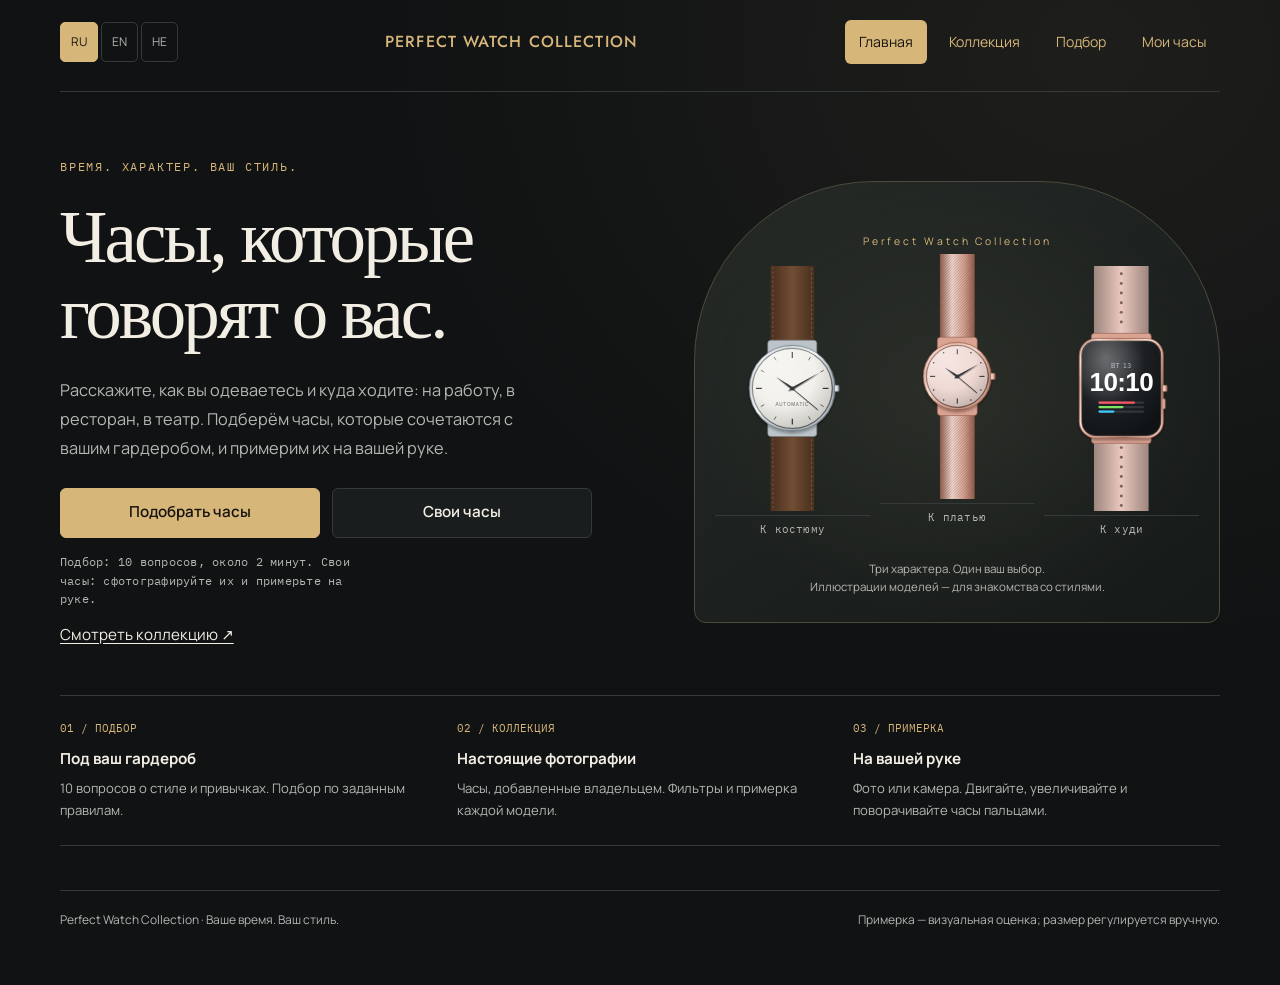
==== commit 145806ac: "Rename website to Perfect Watch Collection" ====
--- a/index.html
+++ b/index.html
@@ -3,7 +3,7 @@
 <head>
 <meta charset="utf-8">
 <meta name="viewport" content="width=device-width,initial-scale=1">
-<title>WATCH EDIT — часы под ваш стиль</title><link rel="icon" href="data:image/svg+xml,%3Csvg xmlns=%27http://www.w3.org/2000/svg%27 viewBox=%270 0 64 64%27%3E%3Crect x=%2222%22 y=%222%22 width=%2220%22 height=%2260%22 rx=%224%22 fill=%22%2356696F%22/%3E%3Ccircle cx=%2232%22 cy=%2232%22 r=%2218%22 fill=%22%23E0AE5E%22/%3E%3Ccircle cx=%2232%22 cy=%2232%22 r=%2213%22 fill=%22%2310262E%22/%3E%3Cpath d=%22M32 24v8l6 4%22 stroke=%22%23E0AE5E%22 stroke-width=%223%22 fill=%22none%22 stroke-linecap=%22round%22/%3E%3C/svg%3E"><meta name="description" content="Найдите часы под свой стиль: подбор, каталог коллекции и примерка на вашей руке в одном месте.">
+<title>Perfect Watch Collection — часы под ваш стиль</title><link rel="icon" href="data:image/svg+xml,%3Csvg xmlns=%27http://www.w3.org/2000/svg%27 viewBox=%270 0 64 64%27%3E%3Crect x=%2222%22 y=%222%22 width=%2220%22 height=%2260%22 rx=%224%22 fill=%22%2356696F%22/%3E%3Ccircle cx=%2232%22 cy=%2232%22 r=%2218%22 fill=%22%23E0AE5E%22/%3E%3Ccircle cx=%2232%22 cy=%2232%22 r=%2213%22 fill=%22%2310262E%22/%3E%3Cpath d=%22M32 24v8l6 4%22 stroke=%22%23E0AE5E%22 stroke-width=%223%22 fill=%22none%22 stroke-linecap=%22round%22/%3E%3C/svg%3E"><meta name="description" content="Найдите часы под свой стиль: подбор, каталог коллекции и примерка на вашей руке в одном месте.">
 <link rel="preconnect" href="https://fonts.googleapis.com">
 <link rel="preconnect" href="https://fonts.gstatic.com" crossorigin>
 <link rel="stylesheet" href="https://fonts.googleapis.com/css2?family=Jost:wght@400;500;600&family=Manrope:wght@400;500;600;700&family=IBM+Plex+Mono:wght@400;500&display=swap">
@@ -173,7 +173,7 @@
 .wrap{max-width:1160px}.topbar{min-height:92px;border-bottom:1px solid var(--line);margin-bottom:42px;flex-wrap:wrap}.brand{font-size:1.1rem;letter-spacing:.25em;color:var(--accent)}
 a{color:var(--accent)}.link,.toplink{color:var(--muted)}.btn{border-radius:6px;min-height:50px;transition:background .2s,transform .2s}.btn:hover{transform:translateY(-1px)}.btn-primary{background:var(--accent);color:var(--accent-ink)}
 .site-nav{display:flex;gap:8px;flex-wrap:wrap}.site-nav a{text-decoration:none;padding:10px 14px;border-radius:6px;font-size:.88rem;min-height:44px;display:flex;align-items:center}.site-nav a[aria-current="page"]{background:var(--accent);color:var(--accent-ink)}
-.hero.narrow{max-width:none;display:grid;grid-template-columns:1.1fr 1fr;gap:24px 56px;align-items:center;padding:24px 0 48px}.hero-copy{max-width:650px}.eyebrow{font-family:var(--f-mono);font-size:.75rem;letter-spacing:.15em;color:var(--accent);margin-bottom:24px}.hero h1{font-family:Georgia,'Times New Roman',serif;font-size:clamp(2.8rem,5.7vw,5.2rem);font-weight:400;line-height:1.04;letter-spacing:-.04em;margin-bottom:24px}.hero p.lead{font-size:1.02rem;line-height:1.8;max-width:48ch}.hero-art{position:relative;background:radial-gradient(ellipse,#5a59443b,transparent 70%),linear-gradient(145deg,#252a27,#151918);border:1px solid #4b4b3b;border-radius:180px 180px 12px 12px;padding:42px 20px 26px;min-width:0}.hero-art:before{content:'THE WATCH EDIT';display:block;text-align:center;font-size:.65rem;letter-spacing:.28em;color:var(--accent);margin:10px 0 16px}.trio{max-width:none;margin:0;gap:10px;align-items:center}.trio figure:nth-child(2){transform:translateY(-12px)}.trio figcaption{justify-content:center;font-size:.66rem;white-space:nowrap}.hero-art .art-note{text-align:center;font-size:.72rem;color:var(--muted);margin-top:22px;line-height:1.6}.feature-strip{display:grid;grid-template-columns:repeat(3,1fr);border-block:1px solid var(--line);padding:24px 0;gap:30px;margin-bottom:38px}.feature-strip strong{display:block;font-size:.95rem;margin-bottom:6px}.feature-strip p{font-size:.82rem;color:var(--muted);line-height:1.7}.feature-strip span{font-family:var(--f-mono);color:var(--accent);font-size:.68rem;display:block;margin-bottom:12px}.site-foot{border-top:1px solid var(--line);padding-top:20px;margin-top:44px;display:flex;justify-content:space-between;gap:20px;color:var(--muted);font-size:.75rem}.narrow{max-width:680px;margin-inline:auto}.q-title{font-size:2rem}.opt{padding:17px 20px}.top,.mini{border-radius:14px}.cat-grid{grid-template-columns:repeat(auto-fill,minmax(245px,1fr));gap:24px}.cat-card{border-radius:12px}.cat-pic{background:radial-gradient(ellipse,#495044,#202624);padding:22px}.cat-pic img{object-fit:contain;border-radius:4px}.cat-info{padding:20px;gap:14px}.cat-info .name{font-size:1.4rem}.price{color:var(--accent);font-size:1.1rem}.cut-title{font-family:Georgia,serif;font-size:2.5rem;font-weight:400}.fld input,.fld select{background:#111718}.hint{line-height:1.7}.catalog-intro{max-width:620px;margin-bottom:24px}.catalog-tools{display:flex;gap:12px;flex-wrap:wrap;margin:24px 0 10px}.catalog-tools .fld{flex:1 1 220px}.catalog-tools select{max-width:100%}#catalogFrame{width:100%;border:0;display:block;min-height:680px;background:transparent}body[data-embed="true"]{padding:0 0 24px;background:var(--bg)}body[data-embed="true"] .topbar{display:none}body[data-embed="true"] .wrap{max-width:none}body[data-embed="true"] .site-foot{display:none}
+.hero.narrow{max-width:none;display:grid;grid-template-columns:1.1fr 1fr;gap:24px 56px;align-items:center;padding:24px 0 48px}.hero-copy{max-width:650px}.eyebrow{font-family:var(--f-mono);font-size:.75rem;letter-spacing:.15em;color:var(--accent);margin-bottom:24px}.hero h1{font-family:Georgia,'Times New Roman',serif;font-size:clamp(2.8rem,5.7vw,5.2rem);font-weight:400;line-height:1.04;letter-spacing:-.04em;margin-bottom:24px}.hero p.lead{font-size:1.02rem;line-height:1.8;max-width:48ch}.hero-art{position:relative;background:radial-gradient(ellipse,#5a59443b,transparent 70%),linear-gradient(145deg,#252a27,#151918);border:1px solid #4b4b3b;border-radius:180px 180px 12px 12px;padding:42px 20px 26px;min-width:0}.hero-art:before{content:'Perfect Watch Collection';display:block;text-align:center;font-size:.65rem;letter-spacing:.28em;color:var(--accent);margin:10px 0 16px}.trio{max-width:none;margin:0;gap:10px;align-items:center}.trio figure:nth-child(2){transform:translateY(-12px)}.trio figcaption{justify-content:center;font-size:.66rem;white-space:nowrap}.hero-art .art-note{text-align:center;font-size:.72rem;color:var(--muted);margin-top:22px;line-height:1.6}.feature-strip{display:grid;grid-template-columns:repeat(3,1fr);border-block:1px solid var(--line);padding:24px 0;gap:30px;margin-bottom:38px}.feature-strip strong{display:block;font-size:.95rem;margin-bottom:6px}.feature-strip p{font-size:.82rem;color:var(--muted);line-height:1.7}.feature-strip span{font-family:var(--f-mono);color:var(--accent);font-size:.68rem;display:block;margin-bottom:12px}.site-foot{border-top:1px solid var(--line);padding-top:20px;margin-top:44px;display:flex;justify-content:space-between;gap:20px;color:var(--muted);font-size:.75rem}.narrow{max-width:680px;margin-inline:auto}.q-title{font-size:2rem}.opt{padding:17px 20px}.top,.mini{border-radius:14px}.cat-grid{grid-template-columns:repeat(auto-fill,minmax(245px,1fr));gap:24px}.cat-card{border-radius:12px}.cat-pic{background:radial-gradient(ellipse,#495044,#202624);padding:22px}.cat-pic img{object-fit:contain;border-radius:4px}.cat-info{padding:20px;gap:14px}.cat-info .name{font-size:1.4rem}.price{color:var(--accent);font-size:1.1rem}.cut-title{font-family:Georgia,serif;font-size:2.5rem;font-weight:400}.fld input,.fld select{background:#111718}.hint{line-height:1.7}.catalog-intro{max-width:620px;margin-bottom:24px}.catalog-tools{display:flex;gap:12px;flex-wrap:wrap;margin:24px 0 10px}.catalog-tools .fld{flex:1 1 220px}.catalog-tools select{max-width:100%}#catalogFrame{width:100%;border:0;display:block;min-height:680px;background:transparent}body[data-embed="true"]{padding:0 0 24px;background:var(--bg)}body[data-embed="true"] .topbar{display:none}body[data-embed="true"] .wrap{max-width:none}body[data-embed="true"] .site-foot{display:none}
 @media(max-width:720px){body{padding-inline:18px}.topbar{min-height:86px;margin-bottom:28px;gap:14px;padding-block:18px}.brand{font-size:.9rem}.site-nav{gap:3px;width:100%;justify-content:space-between}.site-nav a{font-size:.78rem;padding:9px 10px}.hero.narrow{grid-template-columns:1fr;gap:30px;padding-top:0}.hero h1{font-size:3.25rem}.hero-art{max-width:440px;width:100%;margin-inline:auto;padding-top:28px}.hero p.lead{font-size:.94rem}.feature-strip{gap:16px;padding-block:20px}.feature-strip strong{font-size:.8rem}.feature-strip p{font-size:.74rem}.cat-grid{grid-template-columns:repeat(2,minmax(0,1fr));gap:12px}.cat-info{padding:12px;gap:10px}.cat-info .name{font-size:1.08rem}.cat-pic{padding:10px}.cat-info .row{gap:6px}.cat-info .btn{font-size:.85rem;padding-inline:8px}.ctl{grid-template-columns:76px 1fr 42px;gap:7px}.site-foot{flex-direction:column;gap:8px}.hero .cta-row .btn{max-width:none} }
 @media(max-width:360px){.cat-grid{grid-template-columns:1fr}.hero h1{font-size:2.7rem}.feature-strip{grid-template-columns:1fr}}
 @media(prefers-reduced-motion:reduce){.btn{transition:none}.btn:hover{transform:none}}
@@ -187,16 +187,17 @@
 .stage.expanded{position:fixed!important;inset:0!important;z-index:1000;max-width:none!important;width:100%!important;height:100svh;margin:0!important;border-radius:0;background:#101213;display:flex;align-items:center;justify-content:center}
 .stage.expanded canvas{width:min(100vw,75svh);max-width:100%;height:auto;max-height:none}
 .stage-expand{position:absolute;right:12px;bottom:12px;z-index:2;background:#101213dd;color:#fff;border:1px solid #ffffff55;border-radius:8px;min-height:44px;padding:8px 14px;cursor:pointer;font:inherit;line-height:1.3}
+.topbar .brand{font-size:clamp(.78rem,2.5vw,1rem);letter-spacing:.07em;white-space:normal;line-height:1.25;min-width:0;max-width:100%}
 </style>
-<script src="watch-fit.js?v=20261014f"></script>
-<script src="watch-real.js?v=20261015-real2" defer></script>
-<script src="wrist.js?v=20261014a" defer></script>
-<script src="locale.js?v=20261014h" defer></script><link rel="stylesheet" href="fitting-workspace.css?v=20261014q"><script src="fitting-workspace.js?v=20261014q" defer></script></head>
+<script src="watch-fit.js?v=20261014u"></script>
+<script src="watch-real.js?v=20261014u" defer></script>
+<script src="wrist.js?v=20261014u" defer></script>
+<script src="locale.js?v=20261014u" defer></script><link rel="stylesheet" href="fitting-workspace.css?v=20261014u"><script src="fitting-workspace.js?v=20261014u" defer></script></head>
 <body>
 
 <div class="wrap">
   <header class="topbar"><div class="language-picker" role="group" aria-label="Language"><button type="button" data-lang="ru">RU</button><button type="button" data-lang="en">EN</button><button type="button" data-lang="he">HE</button></div>
-    <a class="brand" href="#home" style="text-decoration:none">WATCH EDIT</a><nav class="site-nav" aria-label="Разделы сайта"><a href="#home">Главная</a><a href="#catalog">Коллекция</a><a href="#quiz">Подбор</a><a href="#cabinet">Мои часы</a></nav>
+    <a class="brand" href="#home" style="text-decoration:none">Perfect Watch Collection</a><nav class="site-nav" aria-label="Разделы сайта"><a href="#home">Главная</a><a href="#catalog">Коллекция</a><a href="#quiz">Подбор</a><a href="#cabinet">Мои часы</a></nav>
     <button class="link" id="btnRestart" type="button" hidden>Начать заново</button>
   </header>
 
@@ -294,7 +295,7 @@
         </div>
       </div>
     </section>
-  </main><div id="homeFeatures" class="feature-strip"><div><span>01 / ПОДБОР</span><strong>Под ваш гардероб</strong><p>10 вопросов о стиле и привычках. Подбор по заданным правилам.</p></div><div><span>02 / КОЛЛЕКЦИЯ</span><strong>Настоящие фотографии</strong><p>Часы, добавленные владельцем. Фильтры и примерка каждой модели.</p></div><div><span>03 / ПРИМЕРКА</span><strong>На вашей руке</strong><p>Фото или камера. Двигайте, увеличивайте и поворачивайте часы пальцами.</p></div></div><footer class="site-foot"><span>WATCH EDIT · Ваше время. Ваш стиль.</span><span>Примерка — визуальная оценка; размер регулируется вручную.</span></footer>
+  </main><div id="homeFeatures" class="feature-strip"><div><span>01 / ПОДБОР</span><strong>Под ваш гардероб</strong><p>10 вопросов о стиле и привычках. Подбор по заданным правилам.</p></div><div><span>02 / КОЛЛЕКЦИЯ</span><strong>Настоящие фотографии</strong><p>Часы, добавленные владельцем. Фильтры и примерка каждой модели.</p></div><div><span>03 / ПРИМЕРКА</span><strong>На вашей руке</strong><p>Фото или камера. Двигайте, увеличивайте и поворачивайте часы пальцами.</p></div></div><footer class="site-foot"><span>Perfect Watch Collection · Ваше время. Ваш стиль.</span><span>Примерка — визуальная оценка; размер регулируется вручную.</span></footer>
   <div class="toast" id="toast" role="status" aria-live="polite"></div>
 </div>
 
@@ -618,7 +619,7 @@
 
 var catalogFrame=$('#catalogFrame'),catalogPath='',catalogReady=false;
 function catalogMessage(){if(catalogReady)catalogFrame.contentWindow.postMessage({type:'watch-language',language:document.documentElement.lang},location.origin);}
-function openCatalog(){show('catalog');var path=location.hash==='#cabinet'?'cabinet.html':'catalog.html';if(catalogPath!==path){catalogReady=false;catalogPath=path;catalogFrame.src=path+'?v=20261014q';}else{catalogFrame.contentWindow.postMessage({type:'watch-catalog'},location.origin);catalogMessage();}}
+function openCatalog(){show('catalog');var path=location.hash==='#cabinet'?'cabinet.html':'catalog.html';if(catalogPath!==path){catalogReady=false;catalogPath=path;catalogFrame.src=path+'?v=20261014u';}else{catalogFrame.contentWindow.postMessage({type:'watch-catalog'},location.origin);catalogMessage();}}
 function route(){var h=location.hash;document.querySelectorAll('.site-nav a').forEach(function(a){a.setAttribute('aria-current',a.hash===(h||'#home')?'page':'false');});if(h==='#catalog'||h==='#cabinet')openCatalog();else if(h==='#quiz')start();else show('intro');}
 window.addEventListener('message',function(e){if(e.origin!==location.origin||e.source!==catalogFrame.contentWindow)return;if(e.data.type==='watch-height'){catalogFrame.style.height=Math.max(500,Math.min(50000,Number(e.data.height)+24))+'px';}if(e.data.type==='watch-ready'){catalogReady=true;catalogMessage();}});
 window.addEventListener('watch-language-change',catalogMessage);
@@ -1090,3 +1091,5 @@
 
 
 
+
+
--- a/fitting-workspace.css
+++ b/fitting-workspace.css
@@ -16,16 +16,18 @@
 @media(max-height:500px) and (orientation:landscape){body.fitting-workspace .try-grid{grid-template-columns:minmax(0,1.2fr) minmax(240px,1fr);grid-template-rows:minmax(0,1fr)}}
 
 
-/* Full preview with a separate settings sheet; opening it never resizes the photo. */
-body.fitting-workspace #v-try,body.fitting-workspace #v-tryon{padding:0;height:100dvh;box-sizing:border-box}
-body.fitting-workspace .back{position:absolute;top:max(8px,env(safe-area-inset-top));left:12px;z-index:104;background:rgba(15,18,17,.86);padding:8px 12px;border-radius:12px;color:#eee}
-body.fitting-workspace .try-grid{display:block;position:relative;height:100%;gap:0}
-body.fitting-workspace .stage{height:100%;border:0;border-radius:0}
-body.fitting-workspace .panel{position:absolute;right:12px;bottom:150px;width:min(390px,calc(100% - 24px));height:42%;box-sizing:border-box;z-index:103;background:rgba(17,22,20,.97);border:1px solid var(--line);border-radius:16px;padding:16px;visibility:hidden;pointer-events:none;box-shadow:0 8px 32px #0008}
-body.fitting-workspace .controls-open .panel{visibility:visible;pointer-events:auto}
-.fitting-dock{position:absolute;bottom:max(8px,env(safe-area-inset-bottom));left:12px;right:12px;z-index:104;display:flex;flex-direction:column;gap:8px}
-body.fitting-workspace .fitting-dock .photo-actions{display:flex;gap:8px;overflow-x:auto;white-space:nowrap;padding:2px;margin:0}
-body.fitting-workspace .fitting-dock .btn{min-height:44px;padding:10px 14px;flex-shrink:0;background:rgba(25,31,28,.92);color:#eee;border:1px solid #687268}
-body.fitting-workspace .fitting-dock .btn-primary{background:var(--gold,#d4b57a);color:#151815}
-body.fitting-workspace .fitting-settings{align-self:flex-end}
-@media(min-width:900px){body.fitting-workspace .panel{height:65%;bottom:130px}}
+/* Photo above a separately scrolling control area. */
+body.fitting-workspace #v-try,body.fitting-workspace #v-tryon{box-sizing:border-box;height:100dvh;padding:8px;padding-bottom:max(8px,env(safe-area-inset-bottom))}
+body.fitting-workspace .back{min-height:36px;margin-bottom:6px}
+body.fitting-workspace .panel .photo-actions{display:flex;flex-wrap:wrap;gap:8px;margin:0 0 12px}
+body.fitting-workspace .panel .photo-actions .btn{flex:1 1 140px;min-height:44px;padding:10px 12px}
+body.fitting-workspace .panel .photo-actions [hidden]{display:none!important}
+@media(max-width:899px){body.fitting-workspace .try-grid{grid-template-columns:minmax(0,1fr);grid-template-rows:minmax(0,1.2fr) minmax(0,1fr);gap:6px}body.fitting-workspace .panel{padding:8px 4px 32px}}
+@media(max-height:500px) and (orientation:landscape){body.fitting-workspace .try-grid{grid-template-columns:minmax(0,1.2fr) minmax(240px,1fr);grid-template-rows:minmax(0,1fr)}}
+
+
+/* Reserve a small scrollable area for controls, using the remaining height for the photo. */
+body.fitting-workspace #v-try,body.fitting-workspace #v-tryon{padding:0;padding-bottom:env(safe-area-inset-bottom)}
+body.fitting-workspace .back{margin:0 8px 4px;min-height:32px}
+body.fitting-workspace .stage{border-radius:0;border:0}
+body.fitting-workspace .panel{padding-inline:10px}
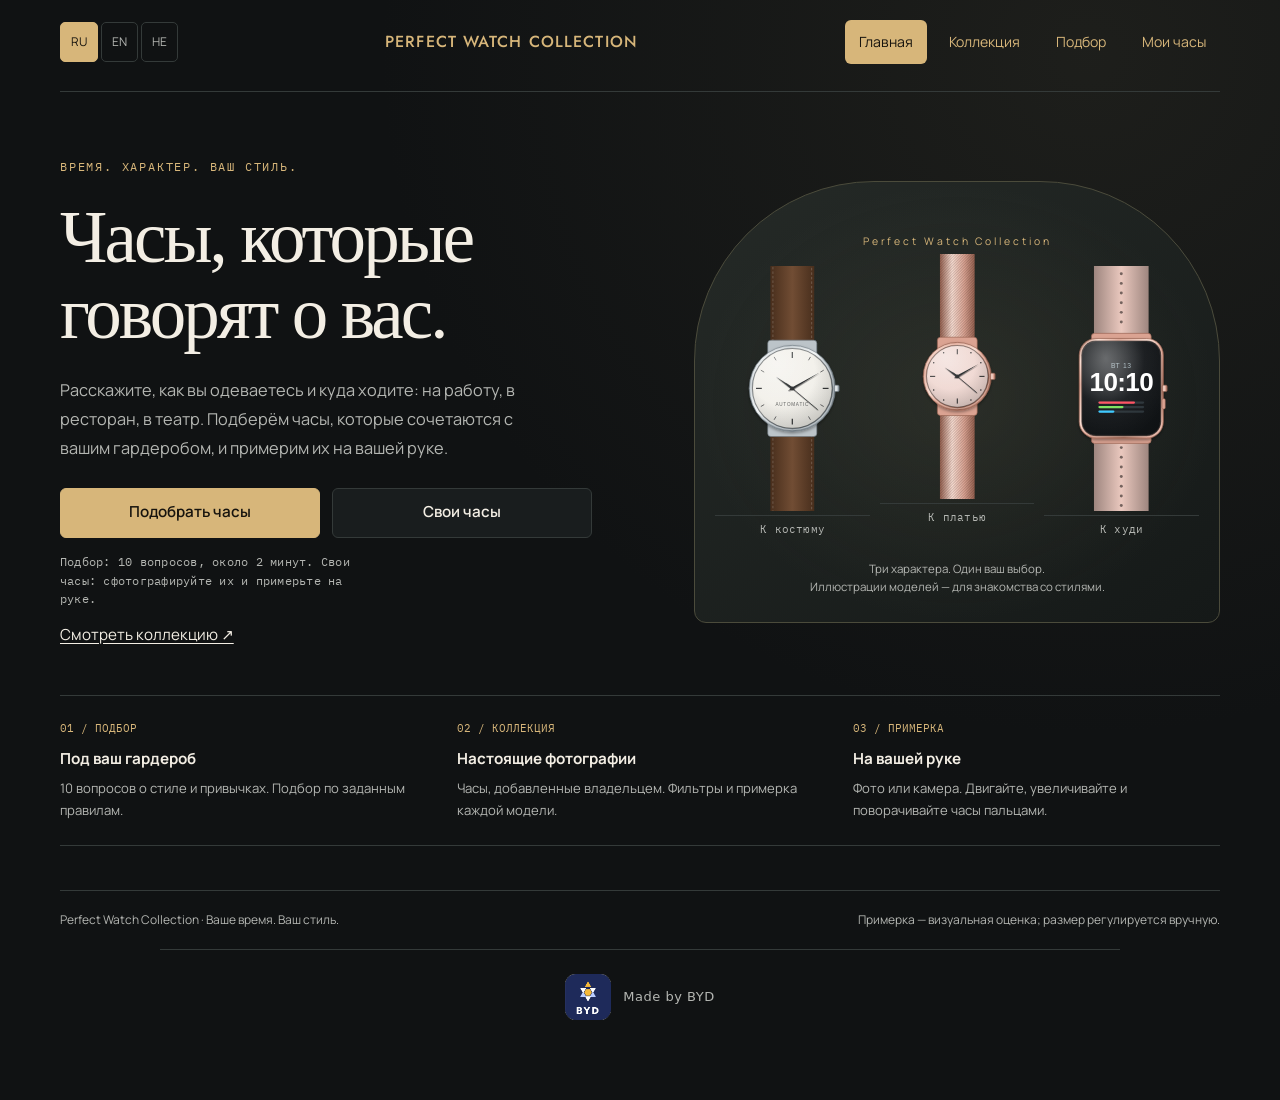
==== commit 53ce993a: "Show Made by BYD signature across all Watch pages" ====
--- a/index.html
+++ b/index.html
@@ -192,7 +192,7 @@
 <script src="watch-fit.js?v=20261014u"></script>
 <script src="watch-real.js?v=20261014u" defer></script>
 <script src="wrist.js?v=20261014u" defer></script>
-<script src="locale.js?v=20261014u" defer></script><link rel="stylesheet" href="fitting-workspace.css?v=20261014u"><script src="fitting-workspace.js?v=20261014u" defer></script></head>
+<script src="locale.js?v=20261014u" defer></script><link rel="stylesheet" href="fitting-workspace.css?v=20261014u"><script src="fitting-workspace.js?v=20261014u" defer></script><script src="made-by-byd.js?v=20261014w" defer></script></head>
 <body>
 
 <div class="wrap">
